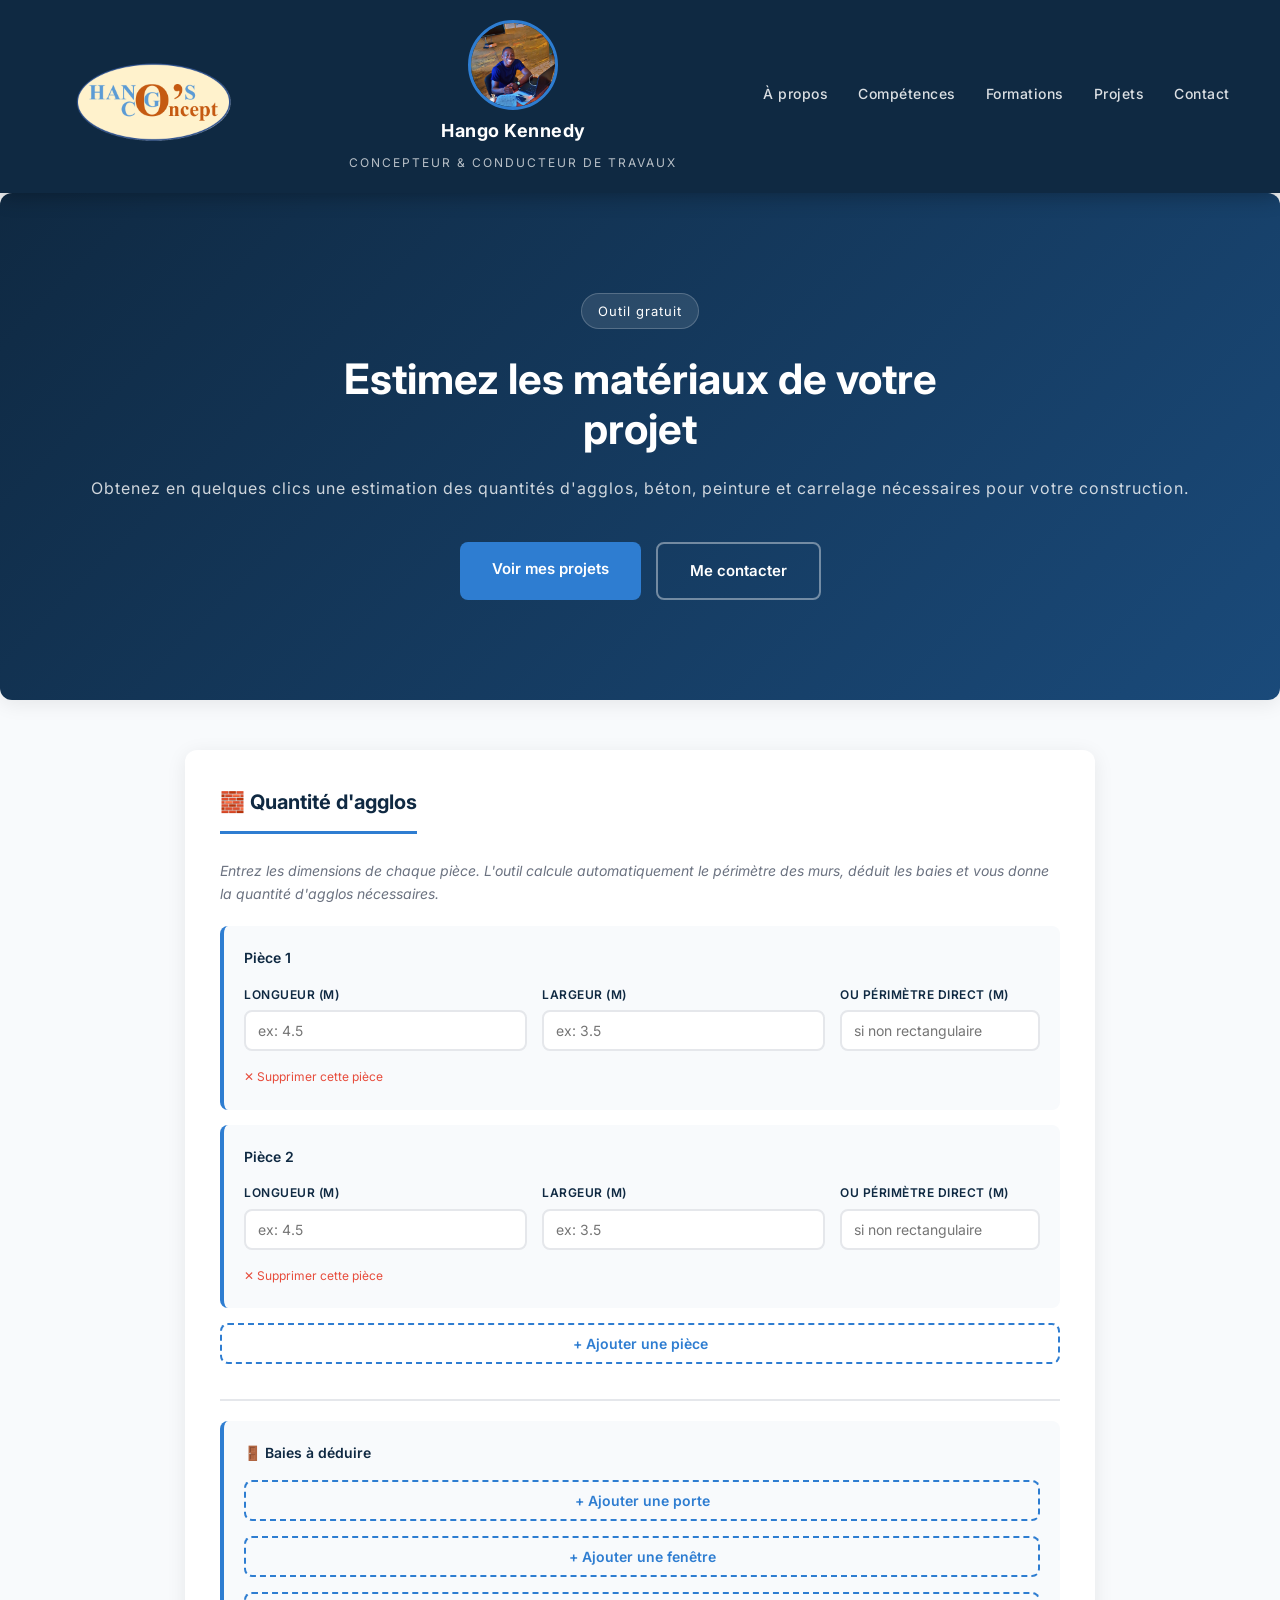
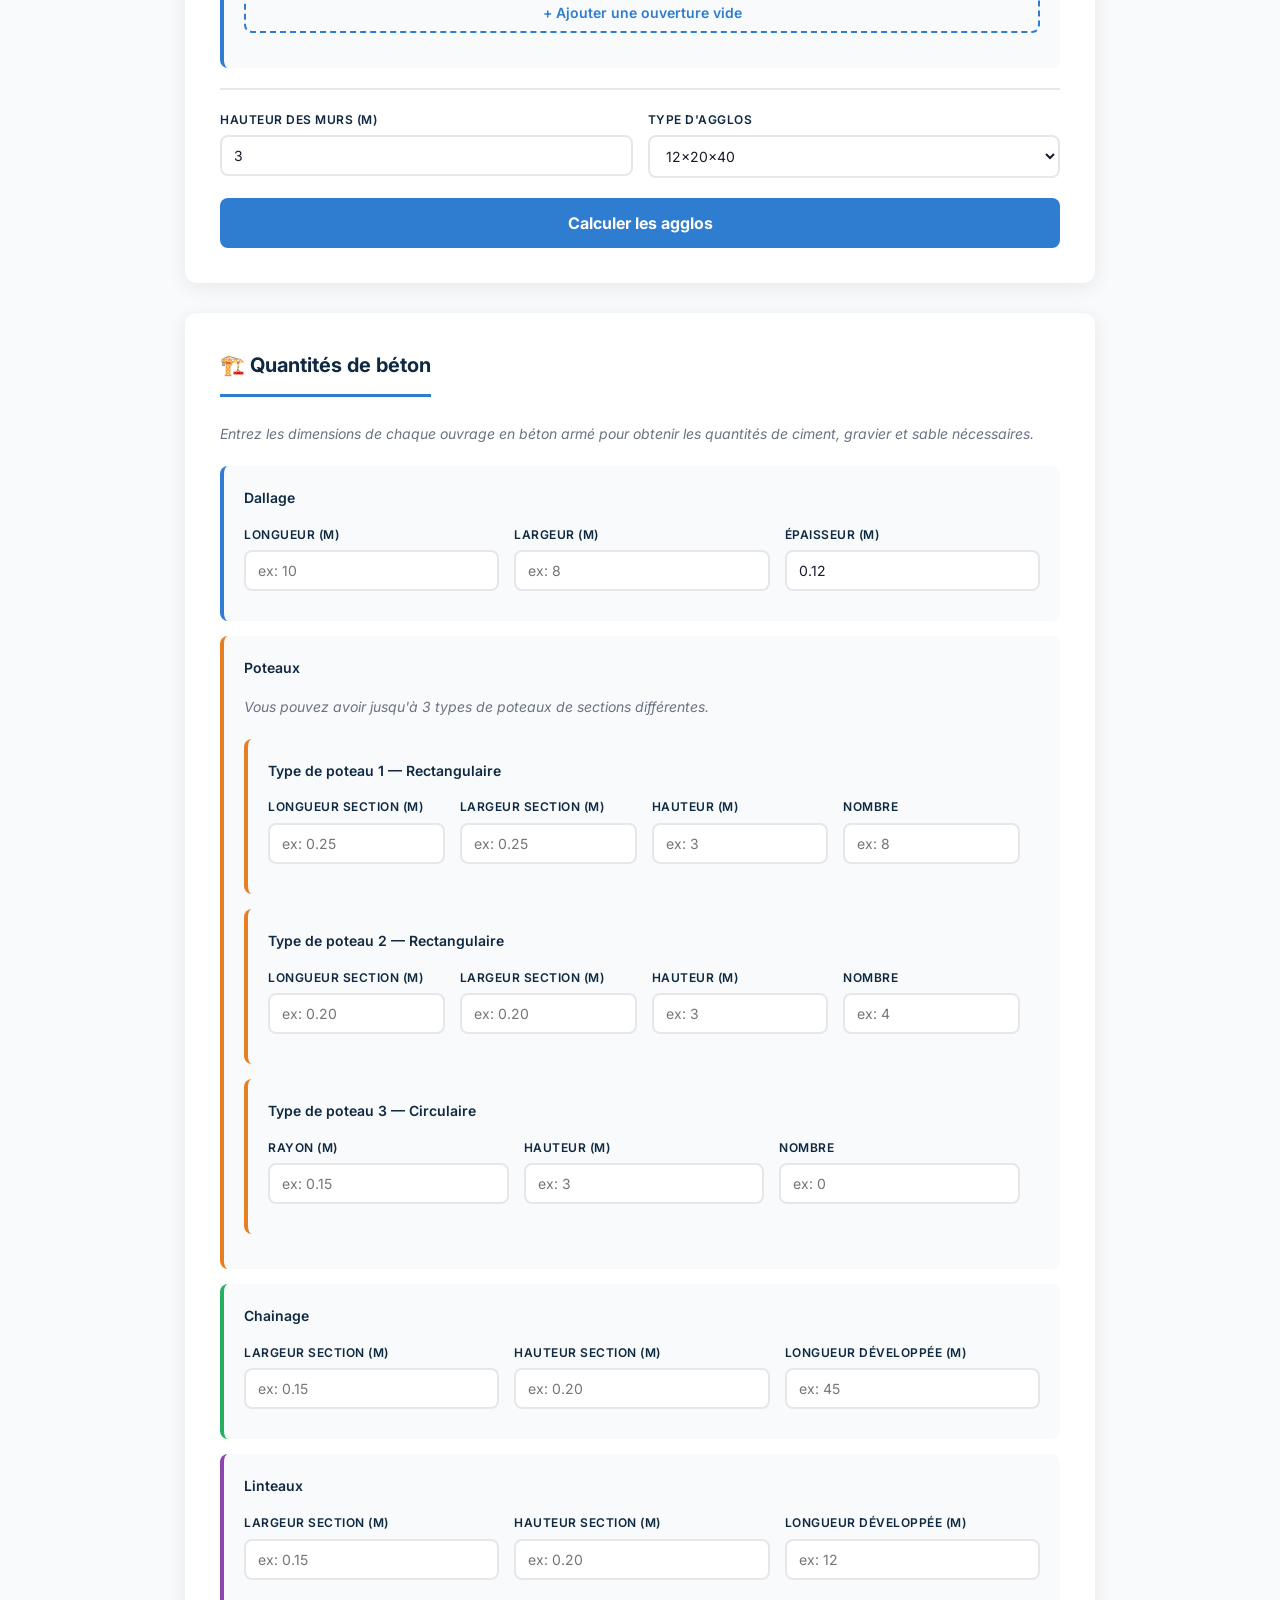
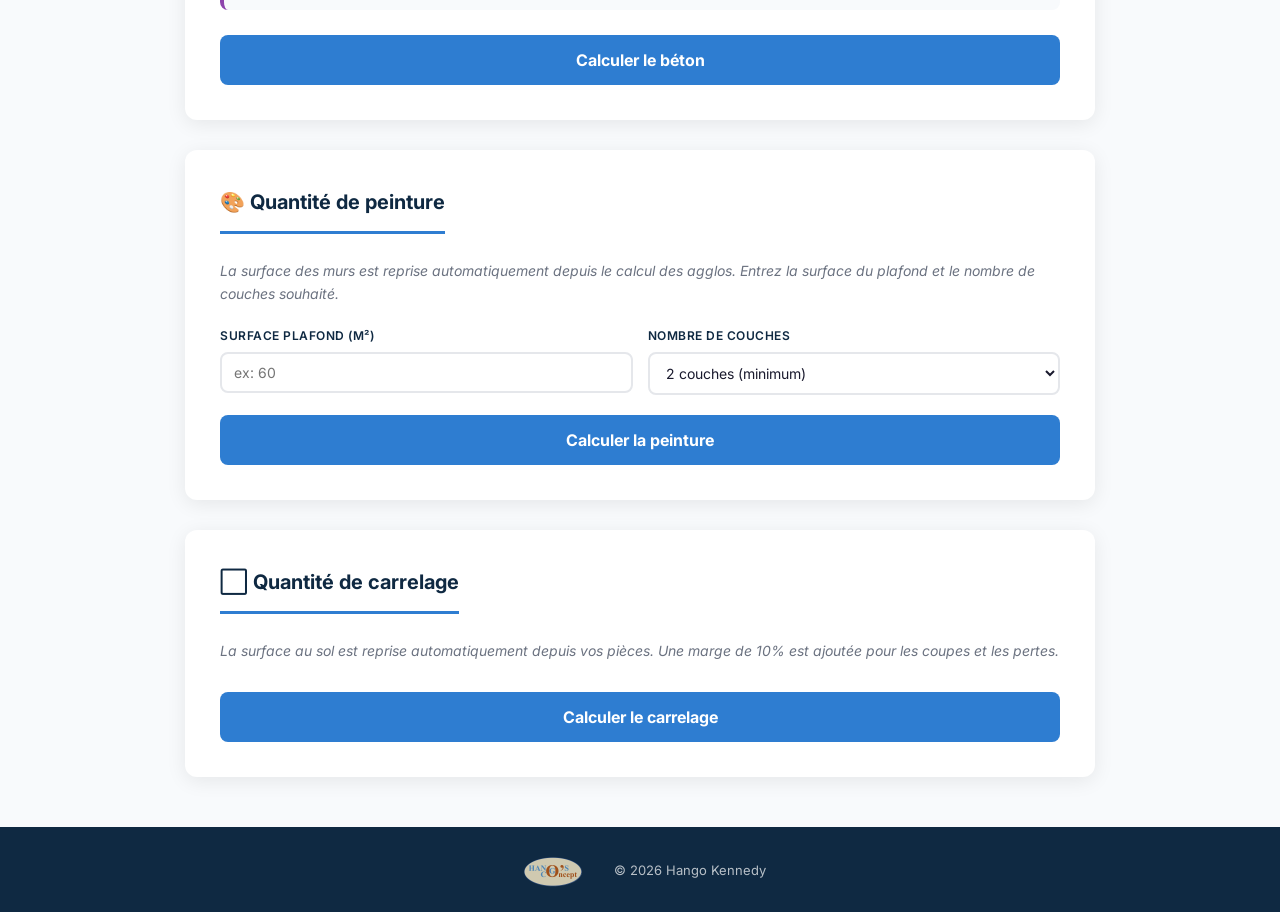
==== outils.html @ ce205594 "Module 4 - Outil de calcul matériaux" ====
<!DOCTYPE html>
<html lang="fr">
  <head>
    <meta charset="UTF-8" />
    <meta name="viewport" content="width=device-width, initial-scale=1.0" />
    <title>Outils de calcul — Hango Kennedy</title>
    <link rel="stylesheet" href="style.css" />
    <link href="https://fonts.googleapis.com/css2?family=Inter:wght@300;400;600;700&display=swap" rel="stylesheet" />
    <style>
      .outil-section {
        background-color: var(--blanc);
        border-radius: var(--radius);
        box-shadow: var(--ombre);
        padding: 35px;
        margin-bottom: 30px;
      }

      .outil-section h2 {
        font-size: 20px;
        font-weight: 700;
        color: var(--bleu-fonce);
        margin-bottom: 25px;
        padding-bottom: 12px;
        border-bottom: 3px solid var(--bleu-clair);
        display: inline-block;
      }

      .outil-intro {
        font-size: 14px;
        color: var(--texte-leger);
        margin-bottom: 20px;
        font-style: italic;
      }

      .piece-bloc {
        background-color: var(--gris-clair);
        border-radius: 8px;
        padding: 20px;
        margin-bottom: 15px;
        border-left: 4px solid var(--bleu-clair);
      }

      .piece-bloc h4 {
        font-size: 14px;
        font-weight: 600;
        color: var(--bleu-fonce);
        margin-bottom: 15px;
      }

      .input-row {
        display: flex;
        gap: 15px;
        flex-wrap: wrap;
        margin-bottom: 10px;
      }

      .input-groupe {
        display: flex;
        flex-direction: column;
        flex: 1;
        min-width: 120px;
      }

      .input-groupe label {
        font-size: 12px;
        font-weight: 600;
        color: var(--bleu-fonce);
        margin-bottom: 5px;
        text-transform: uppercase;
        letter-spacing: 0.5px;
      }

      .input-groupe input,
      .input-groupe select {
        padding: 10px 12px;
        border: 2px solid var(--gris);
        border-radius: 8px;
        font-size: 14px;
        font-family: 'Inter', Arial, sans-serif;
        color: var(--texte);
        background-color: var(--blanc);
        transition: border-color 0.2s;
        outline: none;
      }

      .input-groupe input:focus,
      .input-groupe select:focus {
        border-color: var(--bleu-clair);
      }

      .btn-ajouter {
        background-color: transparent;
        color: var(--bleu-clair);
        border: 2px dashed var(--bleu-clair);
        border-radius: 8px;
        padding: 10px 20px;
        font-size: 14px;
        font-weight: 600;
        cursor: pointer;
        width: 100%;
        margin-bottom: 15px;
        font-family: 'Inter', Arial, sans-serif;
        transition: all 0.2s;
      }

      .btn-ajouter:hover {
        background-color: var(--accent);
      }

      .btn-supprimer {
        background-color: transparent;
        color: #e74c3c;
        border: none;
        font-size: 12px;
        cursor: pointer;
        font-family: 'Inter', Arial, sans-serif;
        margin-top: 8px;
        padding: 0;
      }

      .btn-calculer {
        width: 100%;
        padding: 15px;
        background-color: var(--bleu-clair);
        color: var(--blanc);
        border: none;
        border-radius: 8px;
        font-size: 16px;
        font-weight: 700;
        cursor: pointer;
        font-family: 'Inter', Arial, sans-serif;
        transition: all 0.2s;
        margin-top: 10px;
      }

      .btn-calculer:hover {
        background-color: var(--bleu-moyen);
        transform: translateY(-2px);
      }

      .resultats {
        display: none;
        background: linear-gradient(135deg, var(--bleu-fonce), var(--bleu-moyen));
        color: var(--blanc);
        border-radius: var(--radius);
        padding: 30px;
        margin-top: 25px;
      }

      .resultats h3 {
        color: var(--blanc);
        font-size: 18px;
        margin-bottom: 20px;
        text-transform: none;
        letter-spacing: 0;
      }

      .resultat-grid {
        display: grid;
        grid-template-columns: repeat(auto-fit, minmax(180px, 1fr));
        gap: 15px;
        margin-bottom: 25px;
      }

      .resultat-carte {
        background-color: rgba(255,255,255,0.1);
        border-radius: 10px;
        padding: 18px;
        text-align: center;
      }

      .resultat-carte .valeur {
        font-size: 28px;
        font-weight: 700;
        color: var(--blanc);
        display: block;
      }

      .resultat-carte .unite {
        font-size: 13px;
        opacity: 0.8;
        display: block;
        margin-top: 4px;
      }

      .avertissement {
        background-color: rgba(255,255,255,0.1);
        border-radius: 8px;
        padding: 15px 20px;
        font-size: 13px;
        opacity: 0.9;
        margin-bottom: 20px;
        line-height: 1.6;
      }

      .btn-devis {
        display: block;
        text-align: center;
        background-color: var(--blanc);
        color: var(--bleu-fonce);
        padding: 14px 30px;
        border-radius: 8px;
        text-decoration: none;
        font-weight: 700;
        font-size: 15px;
        transition: all 0.2s;
      }

      .btn-devis:hover {
        transform: translateY(-2px);
        opacity: 0.9;
      }

      .separateur {
        border: none;
        border-top: 2px solid var(--gris);
        margin: 20px 0;
      }

      .poteau-bloc {
        background-color: var(--gris-clair);
        border-radius: 8px;
        padding: 20px;
        margin-bottom: 15px;
        border-left: 4px solid #e67e22;
      }

      @media (max-width: 768px) {
        .input-row { flex-direction: column; }
        .resultat-grid { grid-template-columns: 1fr 1fr; }
      }
    </style>
  </head>
  <body>

    <!-- HEADER -->
    <header>
      <div class="header-gauche">
        <img src="logo.png" alt="Logo Hango Kennedy" class="logo-header" />
      </div>
      <div class="header-centre">
        <img src="photo.jpg" alt="Photo de Hango Kennedy" class="photo-profil" />
        <p class="header-nom">Hango Kennedy</p>
        <p class="header-titre">Concepteur & Conducteur de Travaux</p>
      </div>
      <div class="header-droite">
        <nav>
          <a href="index.html#apropos">À propos</a>
          <a href="index.html#competences">Compétences</a>
          <a href="index.html#formations">Formations</a>
          <a href="index.html#projets">Projets</a>
          <a href="index.html#contact">Contact</a>
        </nav>
      </div>
    </header>

    <!-- HERO -->
    <section class="hero">
      <div class="hero-contenu">
        <p class="hero-tag">Outil gratuit</p>
        <h1>Estimez les matériaux de votre projet</h1>
        <p class="hero-description">Obtenez en quelques clics une estimation des quantités d'agglos, béton, peinture et carrelage nécessaires pour votre construction.</p>
        <div class="hero-boutons">
          <a href="index.html#projets" class="btn-principal">Voir mes projets</a>
          <a href="index.html#contact" class="btn-secondaire">Me contacter</a>
        </div>
      </div>
    </section>

    <main>

      <!-- AGGLOS -->
      <div class="outil-section">
        <h2>🧱 Quantité d'agglos</h2>
        <p class="outil-intro">Entrez les dimensions de chaque pièce. L'outil calcule automatiquement le périmètre des murs, déduit les baies et vous donne la quantité d'agglos nécessaires.</p>

        <div id="pieces-container"></div>
        <button class="btn-ajouter" onclick="ajouterPiece()">+ Ajouter une pièce</button>

        <hr class="separateur" />

        <div class="piece-bloc">
          <h4>🚪 Baies à déduire</h4>
          <div id="portes-container"></div>
          <button class="btn-ajouter" onclick="ajouterBaie('porte')">+ Ajouter une porte</button>
          <div id="fenetres-container"></div>
          <button class="btn-ajouter" onclick="ajouterBaie('fenetre')">+ Ajouter une fenêtre</button>
          <div id="vides-container"></div>
          <button class="btn-ajouter" onclick="ajouterBaie('vide')">+ Ajouter une ouverture vide</button>
        </div>

        <hr class="separateur" />

        <div class="input-row">
          <div class="input-groupe">
            <label>Hauteur des murs (m)</label>
            <input type="number" id="hauteur-murs" value="3" step="0.1" min="0" />
          </div>
          <div class="input-groupe">
            <label>Type d'agglos</label>
            <select id="type-agglos" onchange="updateChainage()">
              <option value="12">12x20x40</option>
              <option value="15">15x20x40</option>
            </select>
          </div>
        </div>

        <button class="btn-calculer" onclick="calculerAgglos()">Calculer les agglos</button>

        <div class="resultats" id="resultats-agglos">
          <h3>📊 Résultats — Agglos</h3>
          <div class="resultat-grid" id="grid-agglos"></div>
          <div class="avertissement">
            ⚠️ Ces quantités sont des estimations indicatives. Elles ne tiennent pas compte des pertes et des coupes. Pour un devis précis et complet, contactez-moi.
          </div>
          <a href="index.html#contact" class="btn-devis">📋 Demander un devis complet</a>
        </div>
      </div>

      <!-- BÉTON -->
      <div class="outil-section">
        <h2>🏗️ Quantités de béton</h2>
        <p class="outil-intro">Entrez les dimensions de chaque ouvrage en béton armé pour obtenir les quantités de ciment, gravier et sable nécessaires.</p>

        <!-- DALLAGE -->
        <div class="piece-bloc">
          <h4>Dallage</h4>
          <div class="input-row">
            <div class="input-groupe">
              <label>Longueur (m)</label>
              <input type="number" id="dalle-l" step="0.1" min="0" placeholder="ex: 10" />
            </div>
            <div class="input-groupe">
              <label>Largeur (m)</label>
              <input type="number" id="dalle-w" step="0.1" min="0" placeholder="ex: 8" />
            </div>
            <div class="input-groupe">
              <label>Épaisseur (m)</label>
              <input type="number" id="dalle-ep" step="0.01" min="0" value="0.12" />
            </div>
          </div>
        </div>

        <!-- POTEAUX -->
        <div class="piece-bloc" style="border-left-color: #e67e22;">
          <h4>Poteaux</h4>
          <p class="outil-intro">Vous pouvez avoir jusqu'à 3 types de poteaux de sections différentes.</p>

          <div class="poteau-bloc">
            <h4>Type de poteau 1 — Rectangulaire</h4>
            <div class="input-row">
              <div class="input-groupe">
                <label>Longueur section (m)</label>
                <input type="number" class="poteau-l" step="0.01" min="0" placeholder="ex: 0.25" />
              </div>
              <div class="input-groupe">
                <label>Largeur section (m)</label>
                <input type="number" class="poteau-w" step="0.01" min="0" placeholder="ex: 0.25" />
              </div>
              <div class="input-groupe">
                <label>Hauteur (m)</label>
                <input type="number" class="poteau-h" step="0.1" min="0" placeholder="ex: 3" />
              </div>
              <div class="input-groupe">
                <label>Nombre</label>
                <input type="number" class="poteau-n" step="1" min="0" placeholder="ex: 8" />
              </div>
            </div>
          </div>

          <div class="poteau-bloc">
            <h4>Type de poteau 2 — Rectangulaire</h4>
            <div class="input-row">
              <div class="input-groupe">
                <label>Longueur section (m)</label>
                <input type="number" class="poteau-l" step="0.01" min="0" placeholder="ex: 0.20" />
              </div>
              <div class="input-groupe">
                <label>Largeur section (m)</label>
                <input type="number" class="poteau-w" step="0.01" min="0" placeholder="ex: 0.20" />
              </div>
              <div class="input-groupe">
                <label>Hauteur (m)</label>
                <input type="number" class="poteau-h" step="0.1" min="0" placeholder="ex: 3" />
              </div>
              <div class="input-groupe">
                <label>Nombre</label>
                <input type="number" class="poteau-n" step="1" min="0" placeholder="ex: 4" />
              </div>
            </div>
          </div>

          <div class="poteau-bloc">
            <h4>Type de poteau 3 — Circulaire</h4>
            <div class="input-row">
              <div class="input-groupe">
                <label>Rayon (m)</label>
                <input type="number" id="poteau-circ-r" step="0.01" min="0" placeholder="ex: 0.15" />
              </div>
              <div class="input-groupe">
                <label>Hauteur (m)</label>
                <input type="number" id="poteau-circ-h" step="0.1" min="0" placeholder="ex: 3" />
              </div>
              <div class="input-groupe">
                <label>Nombre</label>
                <input type="number" id="poteau-circ-n" step="1" min="0" placeholder="ex: 0" />
              </div>
            </div>
          </div>
        </div>

        <!-- CHAINAGE -->
        <div class="piece-bloc" style="border-left-color: #27ae60;">
          <h4>Chainage</h4>
          <div class="input-row">
            <div class="input-groupe">
              <label>Largeur section (m)</label>
              <input type="number" id="chainage-w" step="0.01" min="0" placeholder="ex: 0.15" />
            </div>
            <div class="input-groupe">
              <label>Hauteur section (m)</label>
              <input type="number" id="chainage-h" step="0.01" min="0" placeholder="ex: 0.20" />
            </div>
            <div class="input-groupe">
              <label>Longueur développée (m)</label>
              <input type="number" id="chainage-ld" step="0.1" min="0" placeholder="ex: 45" />
            </div>
          </div>
        </div>

        <!-- LINTEAUX -->
        <div class="piece-bloc" style="border-left-color: #8e44ad;">
          <h4>Linteaux</h4>
          <div class="input-row">
            <div class="input-groupe">
              <label>Largeur section (m)</label>
              <input type="number" id="linteau-w" step="0.01" min="0" placeholder="ex: 0.15" />
            </div>
            <div class="input-groupe">
              <label>Hauteur section (m)</label>
              <input type="number" id="linteau-h" step="0.01" min="0" placeholder="ex: 0.20" />
            </div>
            <div class="input-groupe">
              <label>Longueur développée (m)</label>
              <input type="number" id="linteau-ld" step="0.1" min="0" placeholder="ex: 12" />
            </div>
          </div>
        </div>

        <button class="btn-calculer" onclick="calculerBeton()">Calculer le béton</button>

        <div class="resultats" id="resultats-beton">
          <h3>📊 Résultats — Béton armé</h3>
          <div class="resultat-grid" id="grid-beton"></div>
          <div class="avertissement">
            ⚠️ Ces quantités sont des estimations indicatives. Elles ne tiennent pas compte des pertes et des armatures. Pour un devis précis et complet, contactez-moi.
          </div>
          <a href="index.html#contact" class="btn-devis">📋 Demander un devis complet</a>
        </div>
      </div>

      <!-- PEINTURE -->
      <div class="outil-section">
        <h2>🎨 Quantité de peinture</h2>
        <p class="outil-intro">La surface des murs est reprise automatiquement depuis le calcul des agglos. Entrez la surface du plafond et le nombre de couches souhaité.</p>

        <div class="input-row">
          <div class="input-groupe">
            <label>Surface plafond (m²)</label>
            <input type="number" id="surface-plafond" step="0.1" min="0" placeholder="ex: 60" />
          </div>
          <div class="input-groupe">
            <label>Nombre de couches</label>
            <select id="nb-couches">
              <option value="2">2 couches (minimum)</option>
              <option value="3">3 couches</option>
            </select>
          </div>
        </div>

        <button class="btn-calculer" onclick="calculerPeinture()">Calculer la peinture</button>

        <div class="resultats" id="resultats-peinture">
          <h3>📊 Résultats — Peinture</h3>
          <div class="resultat-grid" id="grid-peinture"></div>
          <div class="avertissement">
            ⚠️ Ces quantités sont des estimations indicatives. La consommation réelle peut varier selon la qualité de la peinture et l'état des surfaces. Pour un devis précis, contactez-moi.
          </div>
          <a href="index.html#contact" class="btn-devis">📋 Demander un devis complet</a>
        </div>
      </div>

      <!-- CARRELAGE -->
      <div class="outil-section">
        <h2>⬜ Quantité de carrelage</h2>
        <p class="outil-intro">La surface au sol est reprise automatiquement depuis vos pièces. Une marge de 10% est ajoutée pour les coupes et les pertes.</p>

        <button class="btn-calculer" onclick="calculerCarrelage()">Calculer le carrelage</button>

        <div class="resultats" id="resultats-carrelage">
          <h3>📊 Résultats — Carrelage 40x40</h3>
          <div class="resultat-grid" id="grid-carrelage"></div>
          <div class="avertissement">
            ⚠️ Ces quantités incluent une marge de 10% pour les coupes et pertes. Pour un devis précis, contactez-moi.
          </div>
          <a href="index.html#contact" class="btn-devis">📋 Demander un devis complet</a>
        </div>
      </div>

    </main>

    <footer>
      <img src="logo.png" alt="Logo Hango Kennedy" class="logo-footer" />
      <p>© 2026 Hango Kennedy</p>
    </footer>

    <script>
      let pieceCount = 0;
      let porteCount = 0;
      let fenetreCount = 0;
      let videCount = 0;

      // ======= PIÈCES =======
      function ajouterPiece() {
        pieceCount++;
        const container = document.getElementById('pieces-container');
        const div = document.createElement('div');
        div.className = 'piece-bloc';
        div.id = 'piece-' + pieceCount;
        div.innerHTML = `
          <h4>Pièce ${pieceCount}</h4>
          <div class="input-row">
            <div class="input-groupe">
              <label>Longueur (m)</label>
              <input type="number" class="piece-l" step="0.1" min="0" placeholder="ex: 4.5" />
            </div>
            <div class="input-groupe">
              <label>Largeur (m)</label>
              <input type="number" class="piece-w" step="0.1" min="0" placeholder="ex: 3.5" />
            </div>
            <div class="input-groupe" style="max-width:200px">
              <label>OU Périmètre direct (m)</label>
              <input type="number" class="piece-p" step="0.1" min="0" placeholder="si non rectangulaire" />
            </div>
          </div>
          <button class="btn-supprimer" onclick="supprimerElement('piece-${pieceCount}')">✕ Supprimer cette pièce</button>
        `;
        container.appendChild(div);
      }

      // ======= BAIES =======
      function ajouterBaie(type) {
        let container, count, label, color;
        if (type === 'porte') {
          container = document.getElementById('portes-container');
          count = ++porteCount;
          label = '🚪 Porte';
          color = '#e74c3c';
        } else if (type === 'fenetre') {
          container = document.getElementById('fenetres-container');
          count = ++fenetreCount;
          label = '🪟 Fenêtre';
          color = '#3498db';
        } else {
          container = document.getElementById('vides-container');
          count = ++videCount;
          label = '⬜ Ouverture vide';
          color = '#95a5a6';
        }

        const id = type + '-' + count;
        const div = document.createElement('div');
        div.className = 'piece-bloc';
        div.id = id;
        div.style.borderLeftColor = color;
        div.innerHTML = `
          <h4>${label} ${count}</h4>
          <div class="input-row">
            <div class="input-groupe">
              <label>Largeur (m)</label>
              <input type="number" class="baie-l" step="0.01" min="0" placeholder="ex: 0.90" />
            </div>
            <div class="input-groupe">
              <label>Hauteur (m)</label>
              <input type="number" class="baie-h" step="0.01" min="0" placeholder="ex: 2.10" />
            </div>
            <div class="input-groupe">
              <label>Nombre</label>
              <input type="number" class="baie-n" step="1" min="0" value="1" />
            </div>
          </div>
          <button class="btn-supprimer" onclick="supprimerElement('${id}')">✕ Supprimer</button>
        `;
        container.appendChild(div);
      }

      function supprimerElement(id) {
        const el = document.getElementById(id);
        if (el) el.remove();
      }

      // ======= CALCUL AGGLOS =======
      function calculerAgglos() {
        let perimetreTotal = 0;
        let surfaceSol = 0;

        const pieces = document.querySelectorAll('#pieces-container .piece-bloc');
        pieces.forEach(piece => {
          const l = parseFloat(piece.querySelector('.piece-l').value) || 0;
          const w = parseFloat(piece.querySelector('.piece-w').value) || 0;
          const p = parseFloat(piece.querySelector('.piece-p').value) || 0;
          if (p > 0) {
            perimetreTotal += p;
          } else {
            perimetreTotal += 2 * (l + w);
          }
          surfaceSol += l * w;
        });

        const hauteur = parseFloat(document.getElementById('hauteur-murs').value) || 3;
        let surfaceMurs = perimetreTotal * hauteur;
        let surfaceBaiesPeinture = 0;

        // Portes et fenêtres — déduites des agglos ET de la peinture
        document.querySelectorAll('#portes-container .piece-bloc, #fenetres-container .piece-bloc').forEach(baie => {
          const bl = parseFloat(baie.querySelector('.baie-l').value) || 0;
          const bh = parseFloat(baie.querySelector('.baie-h').value) || 0;
          const bn = parseFloat(baie.querySelector('.baie-n').value) || 1;
          surfaceMurs -= bl * bh * bn;
          surfaceBaiesPeinture += bl * bh * bn;
        });

        // Ouvertures vides — déduites des agglos UNIQUEMENT
        document.querySelectorAll('#vides-container .piece-bloc').forEach(baie => {
          const bl = parseFloat(baie.querySelector('.baie-l').value) || 0;
          const bh = parseFloat(baie.querySelector('.baie-h').value) || 0;
          const bn = parseFloat(baie.querySelector('.baie-n').value) || 1;
          surfaceMurs -= bl * bh * bn;
        });

        if (surfaceMurs < 0) surfaceMurs = 0;

        const nbAgglos = Math.ceil(surfaceMurs * 13);

        // Stocker pour peinture et carrelage
        window.surfaceMursCalculee = surfaceMurs;
        window.surfaceBaiesPeintureCalculee = surfaceBaiesPeinture;
        window.surfaceSolCalculee = surfaceSol;

        const grid = document.getElementById('grid-agglos');
        grid.innerHTML = `
          <div class="resultat-carte">
            <span class="valeur">${surfaceMurs.toFixed(1)}</span>
            <span class="unite">m² de murs nets</span>
          </div>
          <div class="resultat-carte">
            <span class="valeur">${nbAgglos.toLocaleString()}</span>
            <span class="unite">agglos nécessaires</span>
          </div>
          <div class="resultat-carte">
            <span class="valeur">${surfaceSol.toFixed(1)}</span>
            <span class="unite">m² de surface au sol</span>
          </div>
        `;
        document.getElementById('resultats-agglos').style.display = 'block';
      }

      // ======= CALCUL BÉTON =======
      function calculerBeton() {
        let volumeTotal = 0;

        const dl = parseFloat(document.getElementById('dalle-l').value) || 0;
        const dw = parseFloat(document.getElementById('dalle-w').value) || 0;
        const dep = parseFloat(document.getElementById('dalle-ep').value) || 0;
        volumeTotal += dl * dw * dep;

        // Poteaux rectangulaires
        document.querySelectorAll('.poteau-bloc').forEach(bloc => {
          const pl = parseFloat(bloc.querySelector('.poteau-l') ? bloc.querySelector('.poteau-l').value : 0) || 0;
          const pw = parseFloat(bloc.querySelector('.poteau-w') ? bloc.querySelector('.poteau-w').value : 0) || 0;
          const ph = parseFloat(bloc.querySelector('.poteau-h') ? bloc.querySelector('.poteau-h').value : 0) || 0;
          const pn = parseFloat(bloc.querySelector('.poteau-n') ? bloc.querySelector('.poteau-n').value : 0) || 0;
          volumeTotal += pl * pw * ph * pn;
        });

        // Poteau circulaire
        const r = parseFloat(document.getElementById('poteau-circ-r').value) || 0;
        const hc = parseFloat(document.getElementById('poteau-circ-h').value) || 0;
        const nc = parseFloat(document.getElementById('poteau-circ-n').value) || 0;
        volumeTotal += Math.PI * r * r * hc * nc;

        // Chainage
        const cw = parseFloat(document.getElementById('chainage-w').value) || 0;
        const ch = parseFloat(document.getElementById('chainage-h').value) || 0;
        const cld = parseFloat(document.getElementById('chainage-ld').value) || 0;
        volumeTotal += cw * ch * cld;

        // Linteaux
        const lw = parseFloat(document.getElementById('linteau-w').value) || 0;
        const lh = parseFloat(document.getElementById('linteau-h').value) || 0;
        const lld = parseFloat(document.getElementById('linteau-ld').value) || 0;
        volumeTotal += lw * lh * lld;

        const nbSacs = Math.ceil(volumeTotal);
        const brouettesGravier = Math.ceil(volumeTotal * 2);
        const brouettesSable = Math.ceil(volumeTotal * 1);
        const m3Gravier = (brouettesGravier * 0.06).toFixed(2);
        const m3Sable = (brouettesSable * 0.06).toFixed(2);

        const grid = document.getElementById('grid-beton');
        grid.innerHTML = `
          <div class="resultat-carte">
            <span class="valeur">${volumeTotal.toFixed(2)}</span>
            <span class="unite">m³ de béton total</span>
          </div>
          <div class="resultat-carte">
            <span class="valeur">${nbSacs}</span>
            <span class="unite">sacs de ciment 50kg</span>
          </div>
          <div class="resultat-carte">
            <span class="valeur">${brouettesGravier}</span>
            <span class="unite">brouettes de gravier (${m3Gravier} m³)</span>
          </div>
          <div class="resultat-carte">
            <span class="valeur">${brouettesSable}</span>
            <span class="unite">brouettes de sable (${m3Sable} m³)</span>
          </div>
        `;
        document.getElementById('resultats-beton').style.display = 'block';
      }

      // ======= CALCUL PEINTURE =======
      function calculerPeinture() {
        const surfaceMurs = window.surfaceMursCalculee || 0;
        const surfaceBaies = window.surfaceBaiesPeintureCalculee || 0;
        const surfacePlafond = parseFloat(document.getElementById('surface-plafond').value) || 0;
        const couches = parseInt(document.getElementById('nb-couches').value) || 2;

        // Surface murs à peindre = murs nets + baies portes/fenêtres (cadres) x 2 faces
        const surfaceMursPeinture = (surfaceMurs + surfaceBaies) * 2;
        const surfaceTotale = (surfaceMursPeinture + surfacePlafond) * couches;
        const litres = Math.ceil(surfaceTotale / 10);
        const pots4L = Math.ceil(litres / 4);
        const pots10L = Math.ceil(litres / 10);

        const avertMurs = surfaceMurs === 0
          ? '<p style="color:rgba(255,255,255,0.8); font-size:13px; margin-bottom:15px;">⚠️ Calculez d\'abord les agglos pour obtenir la surface des murs automatiquement.</p>'
          : '';

        const grid = document.getElementById('grid-peinture');
        grid.innerHTML = `
          ${avertMurs}
          <div class="resultat-carte">
            <span class="valeur">${surfaceMursPeinture.toFixed(1)}</span>
            <span class="unite">m² de murs à peindre</span>
          </div>
          <div class="resultat-carte">
            <span class="valeur">${surfacePlafond.toFixed(1)}</span>
            <span class="unite">m² de plafond</span>
          </div>
          <div class="resultat-carte">
            <span class="valeur">${litres}</span>
            <span class="unite">litres (${couches} couches)</span>
          </div>
          <div class="resultat-carte">
            <span class="valeur">${pots4L}</span>
            <span class="unite">pots de 4L</span>
          </div>
          <div class="resultat-carte">
            <span class="valeur">${pots10L}</span>
            <span class="unite">pots de 10L</span>
          </div>
        `;
        document.getElementById('resultats-peinture').style.display = 'block';
      }

      // ======= CALCUL CARRELAGE =======
      function calculerCarrelage() {
        const surfaceSol = window.surfaceSolCalculee || 0;
        const surfaceAvecMarge = surfaceSol * 1.10;
        const nbPaquets = Math.ceil(surfaceAvecMarge / 1.44);
        const nbCarreaux = nbPaquets * 4;

        const avertSol = surfaceSol === 0
          ? '<p style="color:rgba(255,255,255,0.8); font-size:13px; margin-bottom:15px;">⚠️ Calculez d\'abord les agglos pour obtenir la surface au sol automatiquement.</p>'
          : '';

        const grid = document.getElementById('grid-carrelage');
        grid.innerHTML = `
          ${avertSol}
          <div class="resultat-carte">
            <span class="valeur">${surfaceSol.toFixed(1)}</span>
            <span class="unite">m² de surface au sol</span>
          </div>
          <div class="resultat-carte">
            <span class="valeur">${surfaceAvecMarge.toFixed(1)}</span>
            <span class="unite">m² avec marge 10%</span>
          </div>
          <div class="resultat-carte">
            <span class="valeur">${nbPaquets}</span>
            <span class="unite">paquets de carreaux 40x40</span>
          </div>
          <div class="resultat-carte">
            <span class="valeur">${nbCarreaux}</span>
            <span class="unite">carreaux au total</span>
          </div>
        `;
        document.getElementById('resultats-carrelage').style.display = 'block';
      }

      window.onload = function() {
        ajouterPiece();
        ajouterPiece();
      };
    </script>

  </body>
</html>
---- style.css ----
/* ======= VARIABLES & BASE ======= */
:root {
  --bleu-fonce: #0f2942;
  --bleu-moyen: #1a4a7a;
  --bleu-clair: #2e7dd1;
  --accent: #e8f4fd;
  --texte: #1a1a2e;
  --texte-leger: #6b7280;
  --blanc: #ffffff;
  --gris-clair: #f8fafc;
  --gris: #e5e7eb;
  --radius: 12px;
  --ombre: 0 4px 20px rgba(0,0,0,0.08);
}

* {
  box-sizing: border-box;
  margin: 0;
  padding: 0;
}

body {
  font-family: 'Inter', Arial, sans-serif;
  background-color: var(--gris-clair);
  color: var(--texte);
  line-height: 1.7;
}

/* ======= HEADER ======= */
header {
  background-color: var(--bleu-fonce);
  color: var(--blanc);
  display: flex;
  align-items: center;
  justify-content: space-between;
  padding: 20px 50px;
  min-height: 160px;
  position: sticky;
  top: 0;
  z-index: 100;
  box-shadow: 0 2px 20px rgba(0,0,0,0.3);
}

.header-gauche {
  display: flex;
  align-items: center;
}

.logo-header {
  height: 120px;
  width: auto;
}

.header-centre {
  display: flex;
  flex-direction: column;
  align-items: center;
  gap: 6px;
}

.photo-profil {
  width: 90px;
  height: 90px;
  border-radius: 50%;
  object-fit: cover;
  border: 3px solid var(--bleu-clair);
}

.header-nom {
  font-size: 18px;
  font-weight: 700;
  letter-spacing: 0.5px;
}

.header-titre {
  font-size: 12px;
  opacity: 0.7;
  letter-spacing: 2px;
  text-transform: uppercase;
}

.header-droite {
  display: flex;
  align-items: flex-end;
}

/* ======= NAVIGATION ======= */
nav {
  display: flex;
  gap: 30px;
}

nav a {
  color: rgba(255,255,255,0.85);
  text-decoration: none;
  font-size: 14px;
  font-weight: 500;
  letter-spacing: 0.5px;
  padding-bottom: 4px;
  border-bottom: 2px solid transparent;
  transition: all 0.2s;
}

nav a:hover {
  color: var(--blanc);
  border-bottom-color: var(--bleu-clair);
}

/* ======= HERO ======= */
.hero {
  background: linear-gradient(135deg, var(--bleu-fonce) 0%, var(--bleu-moyen) 100%);
  color: var(--blanc);
  padding: 100px 50px;
  text-align: center;
}

.hero-tag {
  display: inline-block;
  background-color: rgba(255,255,255,0.1);
  border: 1px solid rgba(255,255,255,0.2);
  padding: 6px 16px;
  border-radius: 20px;
  font-size: 13px;
  letter-spacing: 1px;
  margin-bottom: 25px;
}

.hero h1 {
  font-size: 42px;
  font-weight: 700;
  line-height: 1.2;
  margin-bottom: 20px;
  max-width: 700px;
  margin-left: auto;
  margin-right: auto;
}

.hero-description {
  font-size: 16px;
  opacity: 0.8;
  margin-bottom: 40px;
  letter-spacing: 1px;
}

.hero-boutons {
  display: flex;
  gap: 15px;
  justify-content: center;
  flex-wrap: wrap;
}

.btn-principal {
  background-color: var(--bleu-clair);
  color: var(--blanc);
  padding: 14px 32px;
  border-radius: 8px;
  text-decoration: none;
  font-weight: 600;
  font-size: 15px;
  transition: all 0.2s;
}

.btn-principal:hover {
  background-color: #2569b8;
  transform: translateY(-2px);
}

.btn-secondaire {
  background-color: transparent;
  color: var(--blanc);
  padding: 14px 32px;
  border-radius: 8px;
  text-decoration: none;
  font-weight: 600;
  font-size: 15px;
  border: 2px solid rgba(255,255,255,0.4);
  transition: all 0.2s;
}

.btn-secondaire:hover {
  border-color: var(--blanc);
  transform: translateY(-2px);
}

/* ======= CONTENU PRINCIPAL ======= */
main {
  max-width: 960px;
  margin: 50px auto;
  padding: 0 25px;
}

section {
  background-color: var(--blanc);
  padding: 40px;
  margin-bottom: 25px;
  border-radius: var(--radius);
  box-shadow: var(--ombre);
}

section h2 {
  font-size: 22px;
  font-weight: 700;
  color: var(--bleu-fonce);
  margin-bottom: 25px;
  padding-bottom: 12px;
  border-bottom: 3px solid var(--bleu-clair);
  display: inline-block;
}

/* ======= COMPÉTENCES ======= */
.competences-grid {
  display: flex;
  gap: 50px;
}

.competences-grid div {
  flex: 1;
}

h3 {
  color: var(--bleu-moyen);
  font-size: 15px;
  font-weight: 600;
  margin-bottom: 15px;
  text-transform: uppercase;
  letter-spacing: 1px;
}

ul {
  padding-left: 20px;
}

ul li {
  margin-bottom: 8px;
  color: var(--texte-leger);
}

.competence-item {
  margin-bottom: 14px;
}

.competence-item span {
  display: block;
  margin-bottom: 5px;
  font-size: 14px;
  font-weight: 500;
}

.barre-fond {
  background-color: var(--gris);
  border-radius: 10px;
  height: 8px;
}

.barre-niveau {
  background: linear-gradient(90deg, var(--bleu-clair), var(--bleu-moyen));
  height: 8px;
  border-radius: 10px;
}

/* ======= FORMATIONS ======= */
.formations-grid {
  display: flex;
  gap: 25px;
}

.formation-carte {
  flex: 1;
  background-color: var(--gris-clair);
  border-radius: var(--radius);
  padding: 30px;
  text-align: center;
  border-top: 4px solid var(--bleu-clair);
}

.formation-icone {
  font-size: 38px;
  margin-bottom: 12px;
}

.formation-carte h3 {
  color: var(--bleu-fonce);
  margin-bottom: 12px;
  text-transform: none;
  letter-spacing: 0;
  font-size: 16px;
}

.formation-carte ul {
  text-align: left;
  display: inline-block;
}

.formation-carte li {
  color: var(--texte-leger);
}

/* ======= PROJETS ======= */
#projets {
  background-color: var(--blanc);
}

.categorie {
  margin-bottom: 12px;
  border-radius: 10px;
  overflow: hidden;
  border: 1px solid var(--gris);
}

.categorie-header {
  background-color: var(--bleu-fonce);
  color: var(--blanc);
  padding: 16px 22px;
  display: flex;
  justify-content: space-between;
  align-items: center;
  cursor: pointer;
  font-weight: 600;
  font-size: 15px;
  transition: background-color 0.2s;
}

.categorie-header:hover {
  background-color: var(--bleu-moyen);
}

.toggle-icon {
  font-size: 22px;
  font-weight: 300;
}

.categorie-contenu {
  display: none;
  padding: 20px;
  background-color: var(--gris-clair);
}

.projets-grid {
  display: grid;
  grid-template-columns: 1fr 1fr;
  gap: 20px;
}

.carte {
  background-color: var(--blanc);
  border-radius: 10px;
  overflow: hidden;
  box-shadow: var(--ombre);
  transition: transform 0.2s;
}

.carte:hover {
  transform: translateY(-4px);
}

.carte img {
  width: 100%;
  height: 190px;
  object-fit: cover;
}

.carte iframe {
  width: 100%;
  height: 190px;
  display: block;
}

.carte-contenu {
  padding: 18px;
}

.tag {
  background-color: var(--accent);
  color: var(--bleu-clair);
  padding: 3px 10px;
  border-radius: 20px;
  font-size: 11px;
  font-weight: 600;
  letter-spacing: 0.5px;
}

.carte h3 {
  margin-top: 10px;
  margin-bottom: 6px;
  font-size: 15px;
  color: var(--bleu-fonce);
  text-transform: none;
  letter-spacing: 0;
}

.carte p {
  color: var(--texte-leger);
  font-size: 13px;
  margin-bottom: 10px;
}

.btn-voir {
  display: inline-block;
  margin-top: 8px;
  background-color: var(--bleu-clair);
  color: var(--blanc);
  padding: 6px 14px;
  border-radius: 6px;
  text-decoration: none;
  font-size: 12px;
  font-weight: 600;
  transition: background-color 0.2s;
}

.btn-voir:hover {
  background-color: var(--bleu-moyen);
}

/* ======= CONTACT ======= */
#contact a {
  color: var(--bleu-clair);
  text-decoration: none;
  font-weight: 500;
}

#contact a:hover {
  text-decoration: underline;
}

#contact p {
  margin-bottom: 12px;
  font-size: 15px;
}

/* ======= FOOTER ======= */
footer {
  background-color: var(--bleu-fonce);
  color: rgba(255,255,255,0.7);
  display: flex;
  align-items: center;
  justify-content: center;
  gap: 20px;
  padding: 20px 40px;
  min-height: 80px;
}

.logo-footer {
  height: 45px;
  width: auto;
  opacity: 0.8;
}

footer p {
  font-size: 13px;
}

/* ======= RESPONSIVE MOBILE ======= */
@media (max-width: 768px) {

  header {
    flex-direction: column;
    padding: 20px;
    min-height: auto;
    gap: 15px;
    position: relative;
  }

  .logo-header {
    height: 70px;
  }

  .header-centre {
    order: -1;
  }

  nav {
    flex-wrap: wrap;
    justify-content: center;
    gap: 12px;
  }

  .hero {
    padding: 60px 25px;
  }

  .hero h1 {
    font-size: 28px;
  }

  main {
    margin: 25px auto;
    padding: 0 15px;
  }

  section {
    padding: 25px 20px;
  }

  .competences-grid {
    flex-direction: column;
    gap: 20px;
  }

  .formations-grid {
    flex-direction: column;
  }

  .projets-grid {
    grid-template-columns: 1fr;
  }

  footer {
    flex-direction: column;
    gap: 10px;
    text-align: center;
  }

}

/* ======= FORMULAIRE CONTACT ======= */
.contact-grid {
  display: flex;
  gap: 50px;
  align-items: flex-start;
}

.contact-infos {
  min-width: 220px;
}

.contact-infos p {
  margin-bottom: 12px;
  font-size: 15px;
}

.contact-form {
  flex: 1;
}

.form-groupe {
  margin-bottom: 18px;
}

.form-groupe label {
  display: block;
  font-size: 13px;
  font-weight: 600;
  color: var(--bleu-fonce);
  margin-bottom: 6px;
  letter-spacing: 0.5px;
  text-transform: uppercase;
}

.form-groupe input,
.form-groupe textarea {
  width: 100%;
  padding: 12px 15px;
  border: 2px solid var(--gris);
  border-radius: 8px;
  font-size: 14px;
  font-family: 'Inter', Arial, sans-serif;
  color: var(--texte);
  background-color: var(--gris-clair);
  transition: border-color 0.2s;
  outline: none;
}

.form-groupe input:focus,
.form-groupe textarea:focus {
  border-color: var(--bleu-clair);
  background-color: var(--blanc);
}

.form-groupe textarea {
  resize: vertical;
}

.btn-envoyer {
  width: 100%;
  padding: 14px;
  background-color: var(--bleu-clair);
  color: var(--blanc);
  border: none;
  border-radius: 8px;
  font-size: 15px;
  font-weight: 600;
  cursor: pointer;
  transition: all 0.2s;
  font-family: 'Inter', Arial, sans-serif;
}

.btn-envoyer:hover {
  background-color: var(--bleu-moyen);
  transform: translateY(-2px);
}

/* Responsive contact */
@media (max-width: 768px) {
  .contact-grid {
    flex-direction: column;
    gap: 30px;
  }
}

/* ======= HERO OUTILS ======= */
.hero-outils {
  margin-top: 40px;
  padding-top: 30px;
  border-top: 1px solid rgba(255,255,255,0.2);
}

.btn-outils {
  display: inline-block;
  background-color: rgba(255,255,255,0.15);
  color: var(--blanc);
  border: 2px solid rgba(255,255,255,0.4);
  padding: 14px 32px;
  border-radius: 8px;
  text-decoration: none;
  font-weight: 600;
  font-size: 15px;
  transition: all 0.2s;
  margin-bottom: 12px;
}

.btn-outils:hover {
  background-color: rgba(255,255,255,0.25);
  transform: translateY(-2px);
}

.hero-outils-desc {
  font-size: 13px;
  opacity: 0.7;
  margin-top: 8px;
}
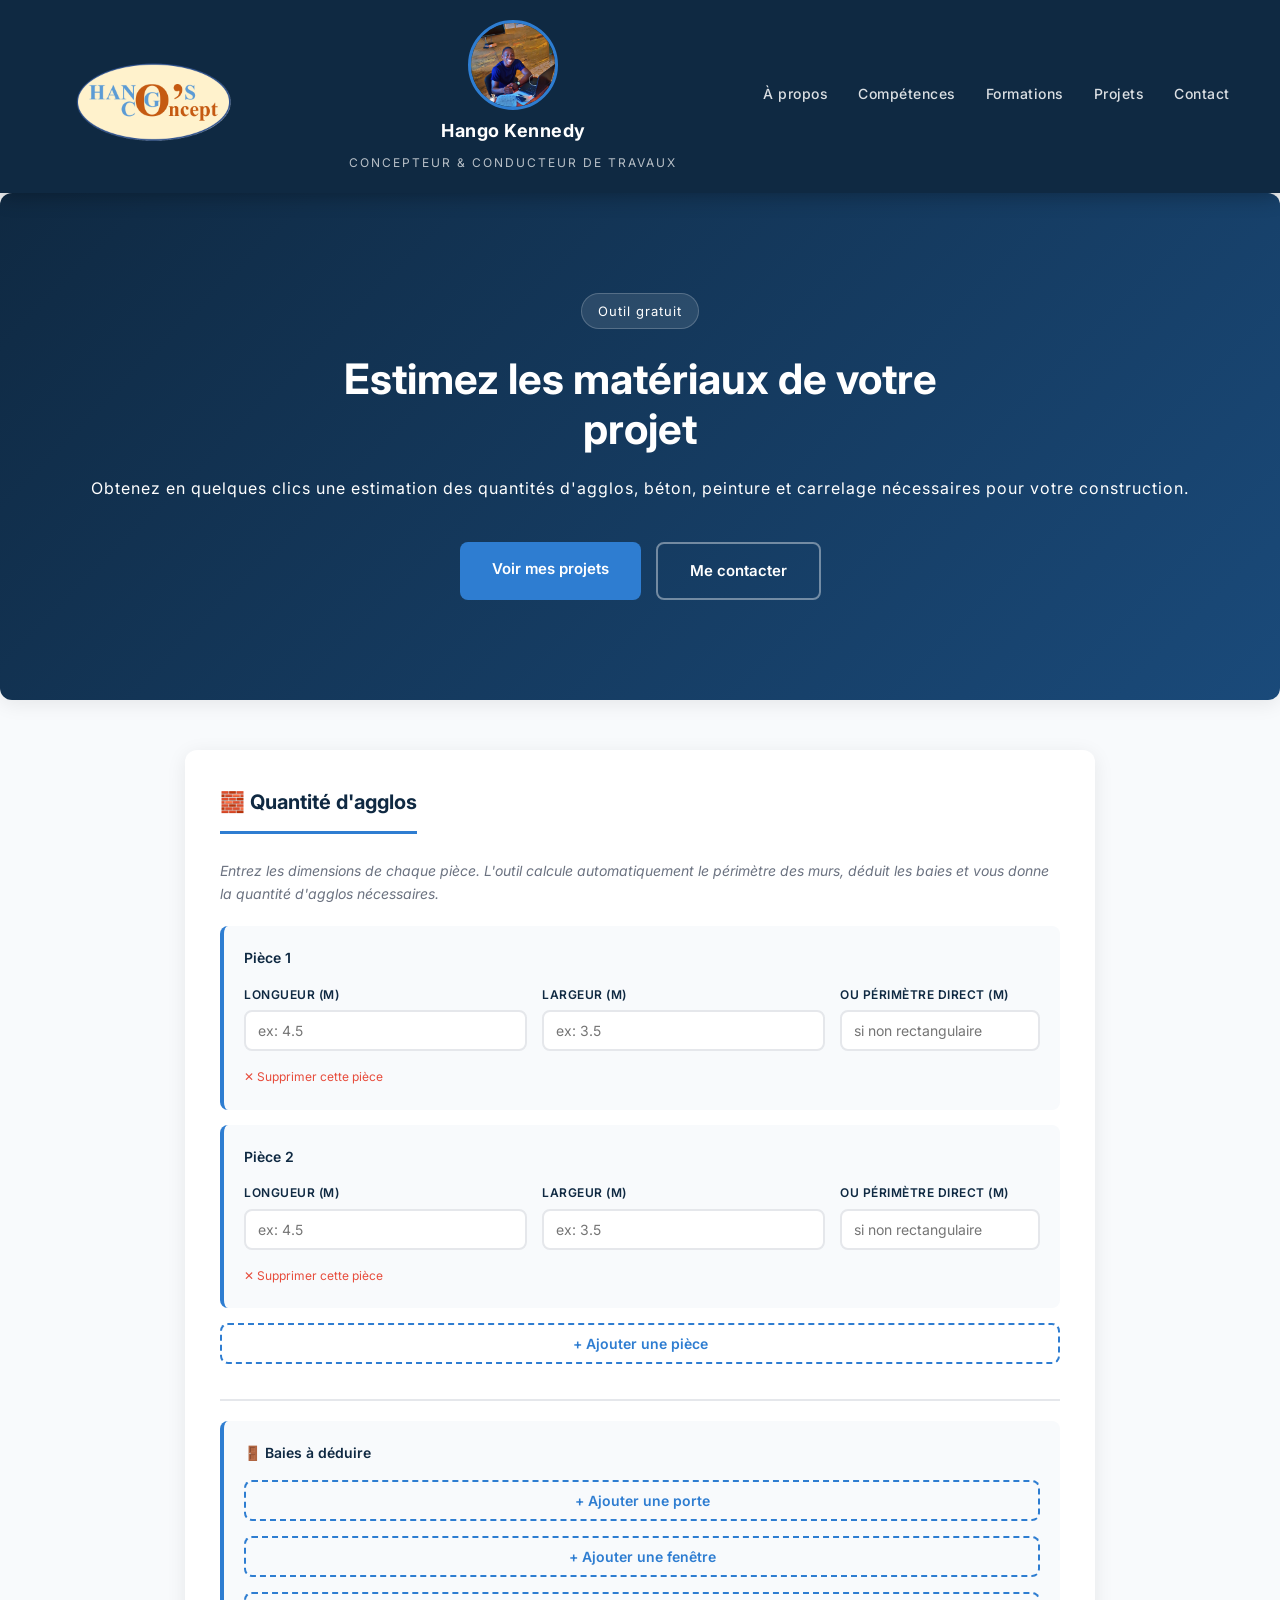
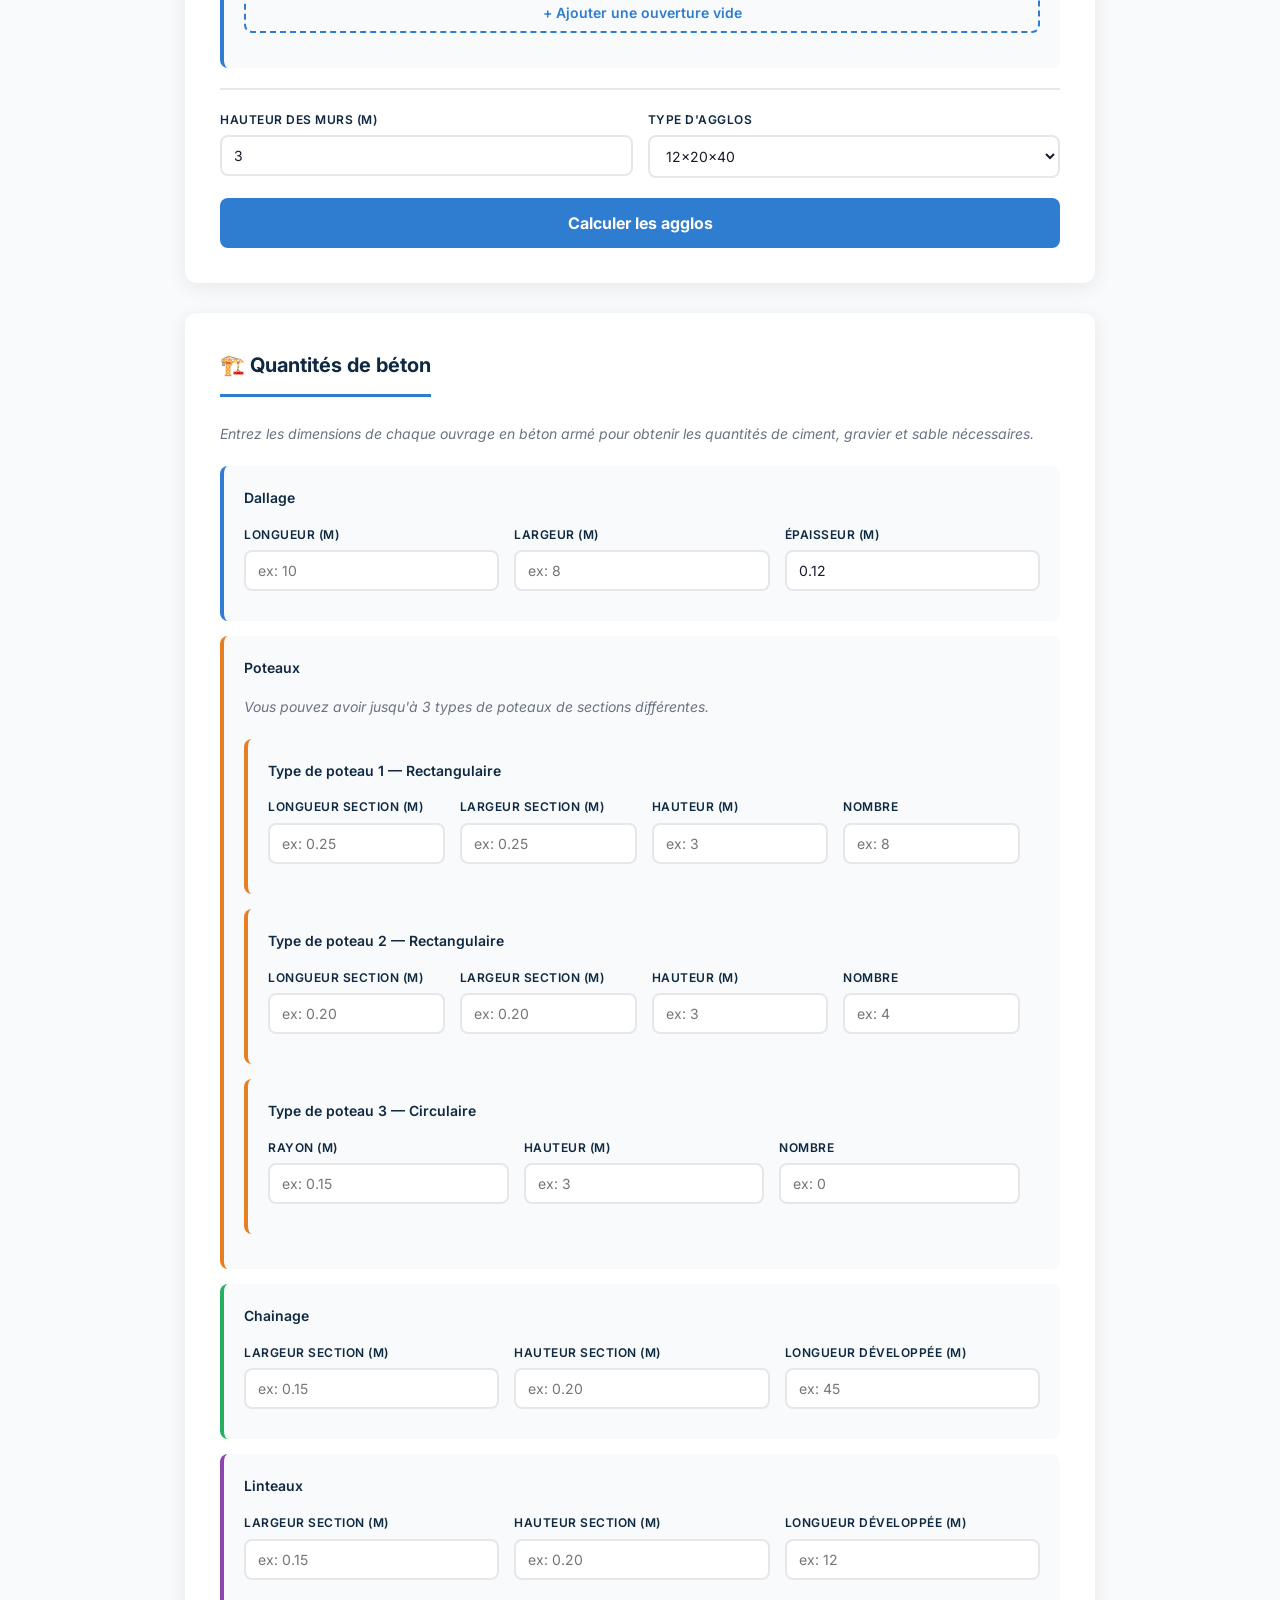
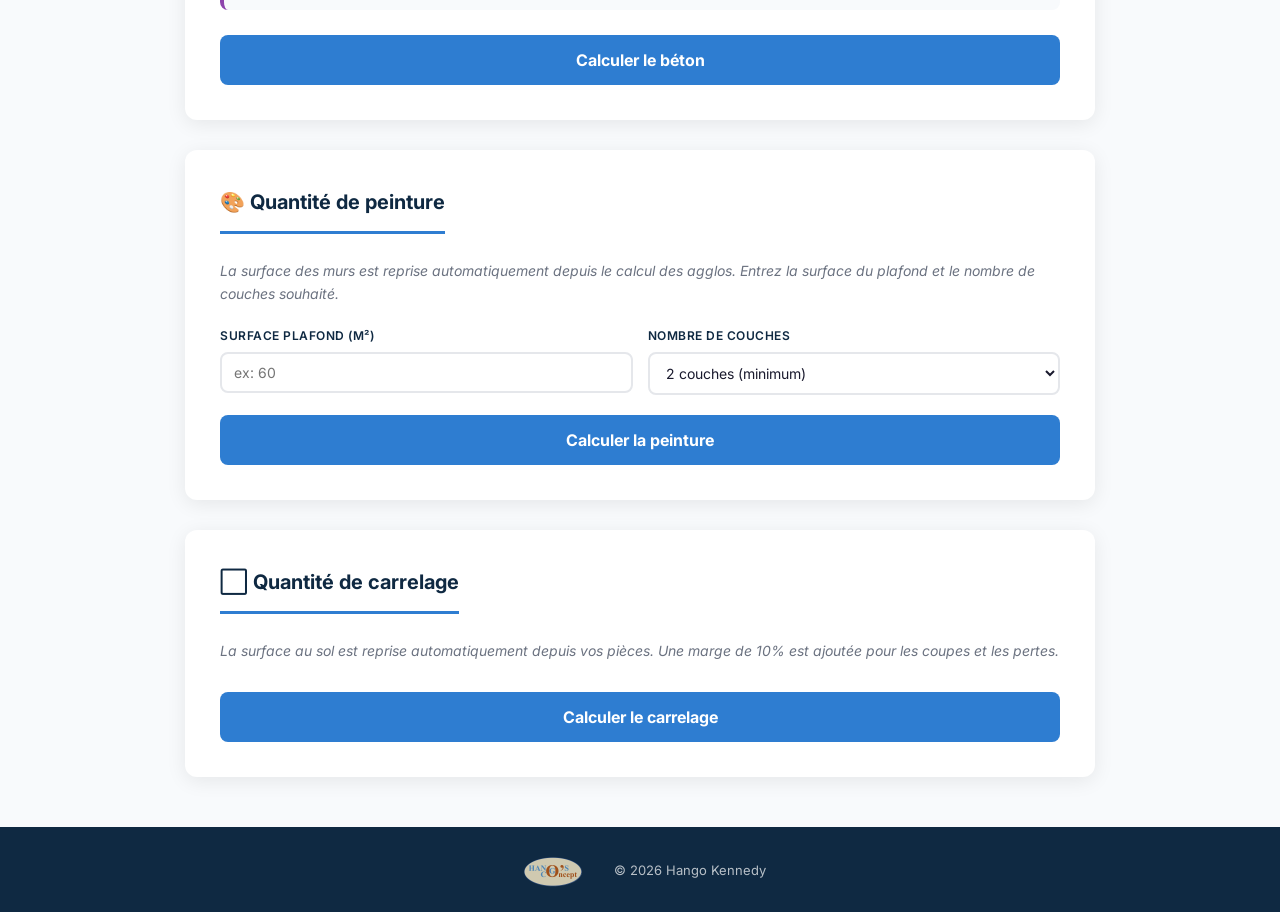
==== commit 20f59eff: "Ajout Google Analytics" ====
--- a/outils.html
+++ b/outils.html
@@ -1,5 +1,13 @@
 <!DOCTYPE html>
 <html lang="fr">
+  <!-- Google Analytics -->
+<script async src="https://www.googletagmanager.com/gtag/js?id=G-R582NB30T5"></script>
+<script>
+  window.dataLayer = window.dataLayer || [];
+  function gtag(){dataLayer.push(arguments);}
+  gtag('js', new Date());
+  gtag('config', 'G-R582NB30T5');
+</script>
   <head>
     <meta charset="UTF-8" />
     <meta name="viewport" content="width=device-width, initial-scale=1.0" />
--- a/style.css
+++ b/style.css
@@ -627,4 +627,58 @@
   font-size: 13px;
   opacity: 0.7;
   margin-top: 8px;
+}
+
+/* ======= ANIMATIONS AU SCROLL ======= */
+.apparaitre {
+  opacity: 0;
+  transform: translateY(30px);
+  transition: opacity 0.6s ease, transform 0.6s ease;
+}
+
+.apparaitre.visible {
+  opacity: 1;
+  transform: translateY(0);
+}
+
+/* ======= BOUTON RETOUR EN HAUT ======= */
+.btn-top {
+  position: fixed;
+  bottom: 30px;
+  right: 30px;
+  background-color: var(--bleu-clair);
+  color: var(--blanc);
+  border: none;
+  border-radius: 50%;
+  width: 48px;
+  height: 48px;
+  font-size: 20px;
+  cursor: pointer;
+  box-shadow: 0 4px 15px rgba(0,0,0,0.2);
+  opacity: 0;
+  transform: translateY(20px);
+  transition: all 0.3s ease;
+  z-index: 999;
+}
+
+.btn-top.visible {
+  opacity: 1;
+  transform: translateY(0);
+}
+
+.btn-top:hover {
+  background-color: var(--bleu-moyen);
+  transform: translateY(-3px);
+}
+
+/* ======= NAV LIEN ACTIF ======= */
+nav a.actif {
+  color: var(--blanc);
+  border-bottom-color: var(--bleu-clair);
+}
+
+/* Hero toujours visible — pas d'animation */
+.hero * {
+  opacity: 1 !important;
+  transform: none !important;
 }
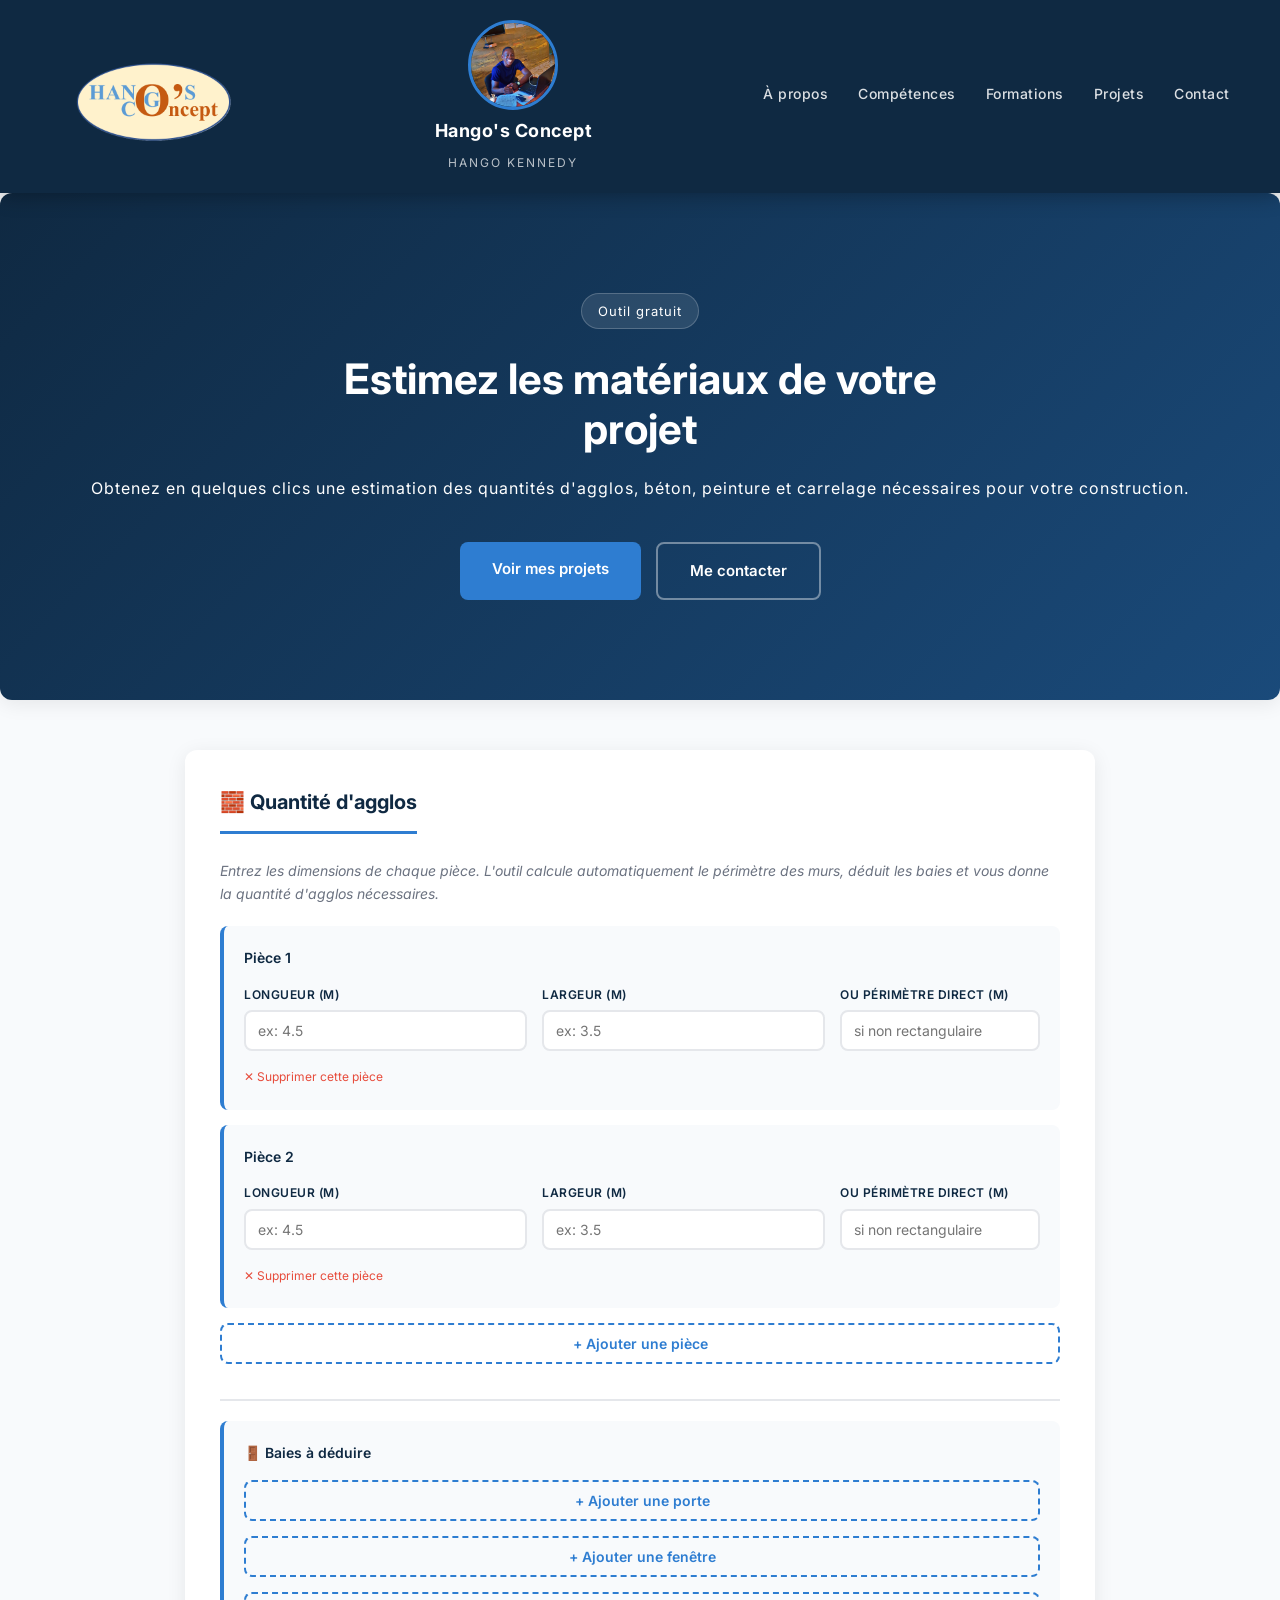
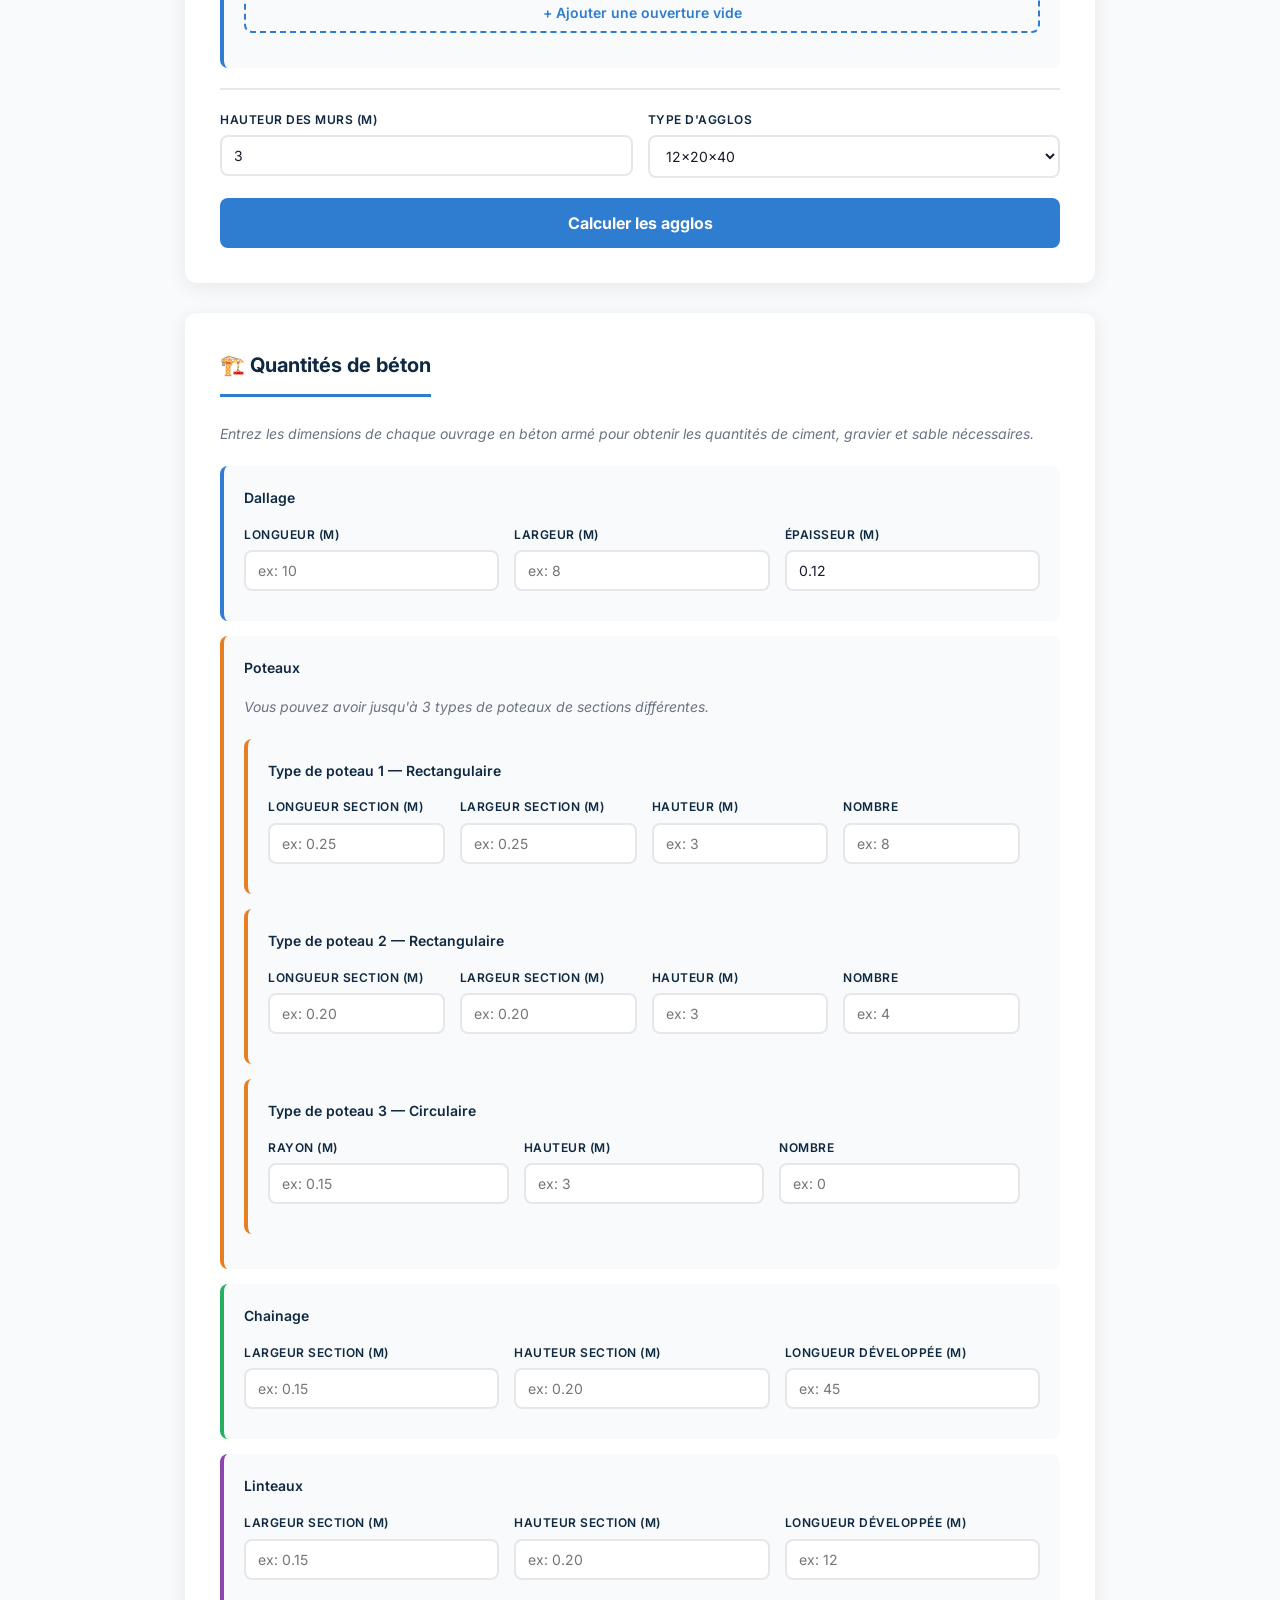
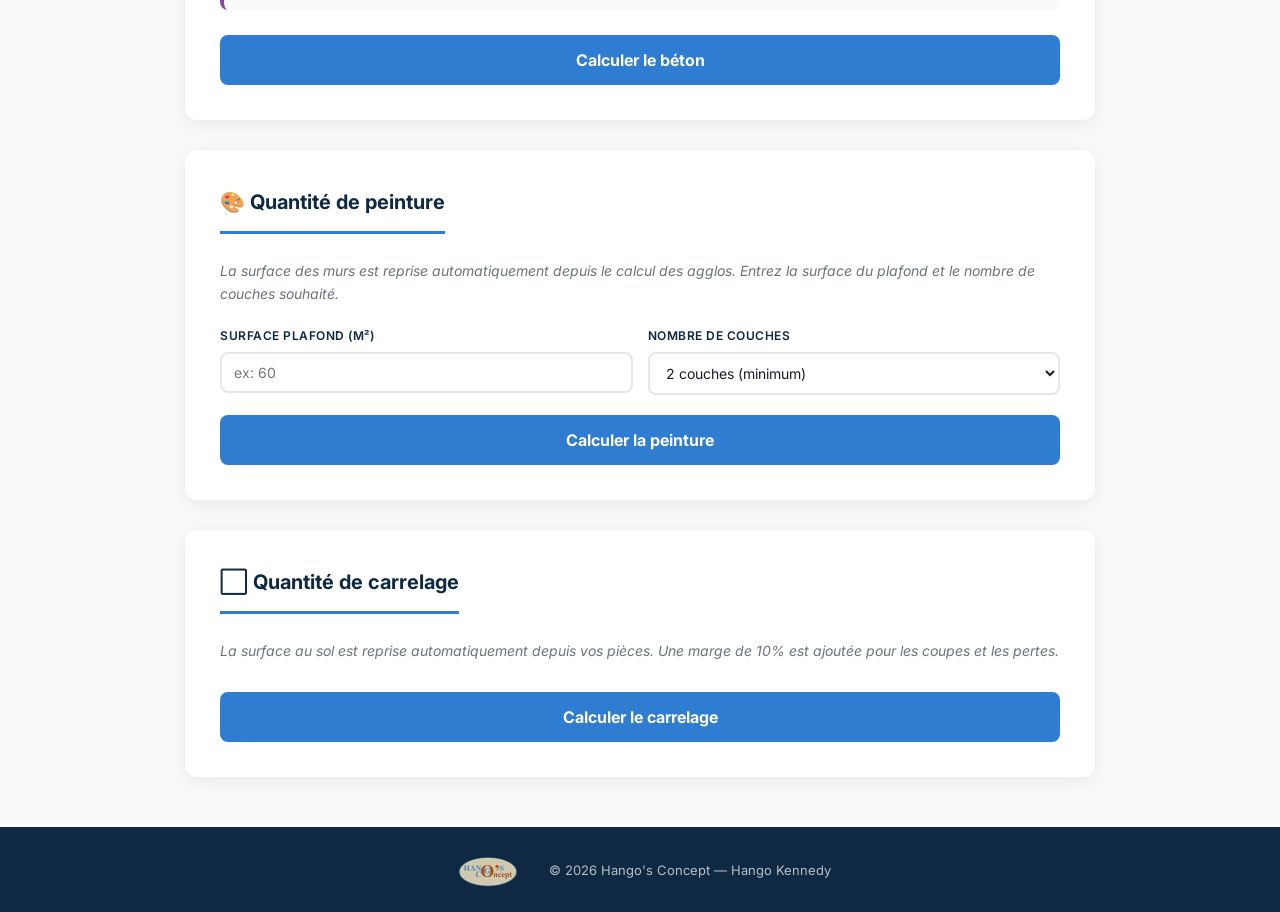
==== commit e57ee459: "Corrections structure HTML, Analytics et renommage Hango's Concept" ====
--- a/outils.html
+++ b/outils.html
@@ -1,19 +1,19 @@
 <!DOCTYPE html>
 <html lang="fr">
-  <!-- Google Analytics -->
-<script async src="https://www.googletagmanager.com/gtag/js?id=G-R582NB30T5"></script>
-<script>
-  window.dataLayer = window.dataLayer || [];
-  function gtag(){dataLayer.push(arguments);}
-  gtag('js', new Date());
-  gtag('config', 'G-R582NB30T5');
-</script>
   <head>
     <meta charset="UTF-8" />
     <meta name="viewport" content="width=device-width, initial-scale=1.0" />
-    <title>Outils de calcul — Hango Kennedy</title>
+    <title>Outils de calcul — Hango's Concept</title>
     <link rel="stylesheet" href="style.css" />
     <link href="https://fonts.googleapis.com/css2?family=Inter:wght@300;400;600;700&display=swap" rel="stylesheet" />
+    <!-- Google Analytics -->
+    <script async src="https://www.googletagmanager.com/gtag/js?id=G-R582NB30T5"></script>
+    <script>
+     window.dataLayer = window.dataLayer || [];
+     function gtag(){dataLayer.push(arguments);}
+     gtag('js', new Date());
+     gtag('config', 'G-R582NB30T5');
+    </script>
     <style>
       .outil-section {
         background-color: var(--blanc);
@@ -248,8 +248,8 @@
       </div>
       <div class="header-centre">
         <img src="photo.jpg" alt="Photo de Hango Kennedy" class="photo-profil" />
-        <p class="header-nom">Hango Kennedy</p>
-        <p class="header-titre">Concepteur & Conducteur de Travaux</p>
+        <p class="header-nom">Hango's Concept</p>
+        <p class="header-titre">Hango Kennedy</p>
       </div>
       <div class="header-droite">
         <nav>
@@ -518,8 +518,8 @@
     </main>
 
     <footer>
-      <img src="logo.png" alt="Logo Hango Kennedy" class="logo-footer" />
-      <p>© 2026 Hango Kennedy</p>
+      <img src="logo.png" alt="Logo Hango's Concept" class="logo-footer" />
+      <p>© 2026 Hango's Concept — Hango Kennedy</p>
     </footer>
 
     <script>
--- a/style.css
+++ b/style.css
@@ -681,4 +681,142 @@
 .hero * {
   opacity: 1 !important;
   transform: none !important;
+}
+
+/* Hero sous-titre */
+.hero-sous-titre {
+  display: block;
+  font-size: 0.6em;
+  font-weight: 300;
+  opacity: 0.8;
+  letter-spacing: 2px;
+  text-transform: uppercase;
+  margin-top: 10px;
+}
+
+/* ======= SERVICES ======= */
+.services-grid {
+  display: grid;
+  grid-template-columns: 1fr 1fr;
+  gap: 25px;
+}
+
+.service-carte {
+  background-color: var(--gris-clair);
+  border-radius: var(--radius);
+  padding: 30px;
+  border-top: 4px solid var(--bleu-clair);
+  transition: transform 0.2s;
+}
+
+.service-carte:hover {
+  transform: translateY(-4px);
+}
+
+.service-icone {
+  font-size: 36px;
+  margin-bottom: 15px;
+}
+
+.service-carte h3 {
+  color: var(--bleu-fonce);
+  font-size: 17px;
+  margin-bottom: 12px;
+  text-transform: none;
+  letter-spacing: 0;
+}
+
+.service-carte ul {
+  padding-left: 18px;
+}
+
+.service-carte li {
+  color: var(--texte-leger);
+  margin-bottom: 6px;
+  font-size: 14px;
+}
+
+/* Responsive services */
+@media (max-width: 768px) {
+  .services-grid {
+    grid-template-columns: 1fr;
+  }
+}
+
+/* ======= POURQUOI MOI ======= */
+.pourquoi-grid {
+  display: grid;
+  grid-template-columns: 1fr 1fr;
+  gap: 25px;
+}
+
+.pourquoi-carte {
+  background: linear-gradient(135deg, var(--bleu-fonce), var(--bleu-moyen));
+  border-radius: var(--radius);
+  padding: 30px;
+  color: var(--blanc);
+  transition: transform 0.2s;
+}
+
+.pourquoi-carte:hover {
+  transform: translateY(-4px);
+}
+
+.pourquoi-icone {
+  font-size: 36px;
+  display: block;
+  margin-bottom: 15px;
+}
+
+.pourquoi-carte h3 {
+  color: var(--blanc);
+  font-size: 16px;
+  margin-bottom: 10px;
+  text-transform: none;
+  letter-spacing: 0;
+}
+
+.pourquoi-carte p {
+  font-size: 14px;
+  opacity: 0.85;
+  line-height: 1.6;
+}
+
+/* Responsive pourquoi */
+@media (max-width: 768px) {
+  .pourquoi-grid {
+    grid-template-columns: 1fr;
+  }
+}
+
+/* ======= BOUTON WHATSAPP FLOTTANT ======= */
+.btn-whatsapp {
+  position: fixed;
+  bottom: 90px;
+  left: 30px;
+  background-color: #25d366;
+  color: white;
+  border-radius: 50%;
+  width: 55px;
+  height: 55px;
+  font-size: 26px;
+  display: flex;
+  align-items: center;
+  justify-content: center;
+  box-shadow: 0 4px 15px rgba(37,211,102,0.4);
+  text-decoration: none;
+  z-index: 999;
+  transition: all 0.3s ease;
+  animation: pulse 2s infinite;
+}
+
+.btn-whatsapp:hover {
+  transform: scale(1.1);
+  box-shadow: 0 6px 20px rgba(37,211,102,0.6);
+}
+
+@keyframes pulse {
+  0% { box-shadow: 0 0 0 0 rgba(37,211,102,0.4); }
+  70% { box-shadow: 0 0 0 12px rgba(37,211,102,0); }
+  100% { box-shadow: 0 0 0 0 rgba(37,211,102,0); }
 }
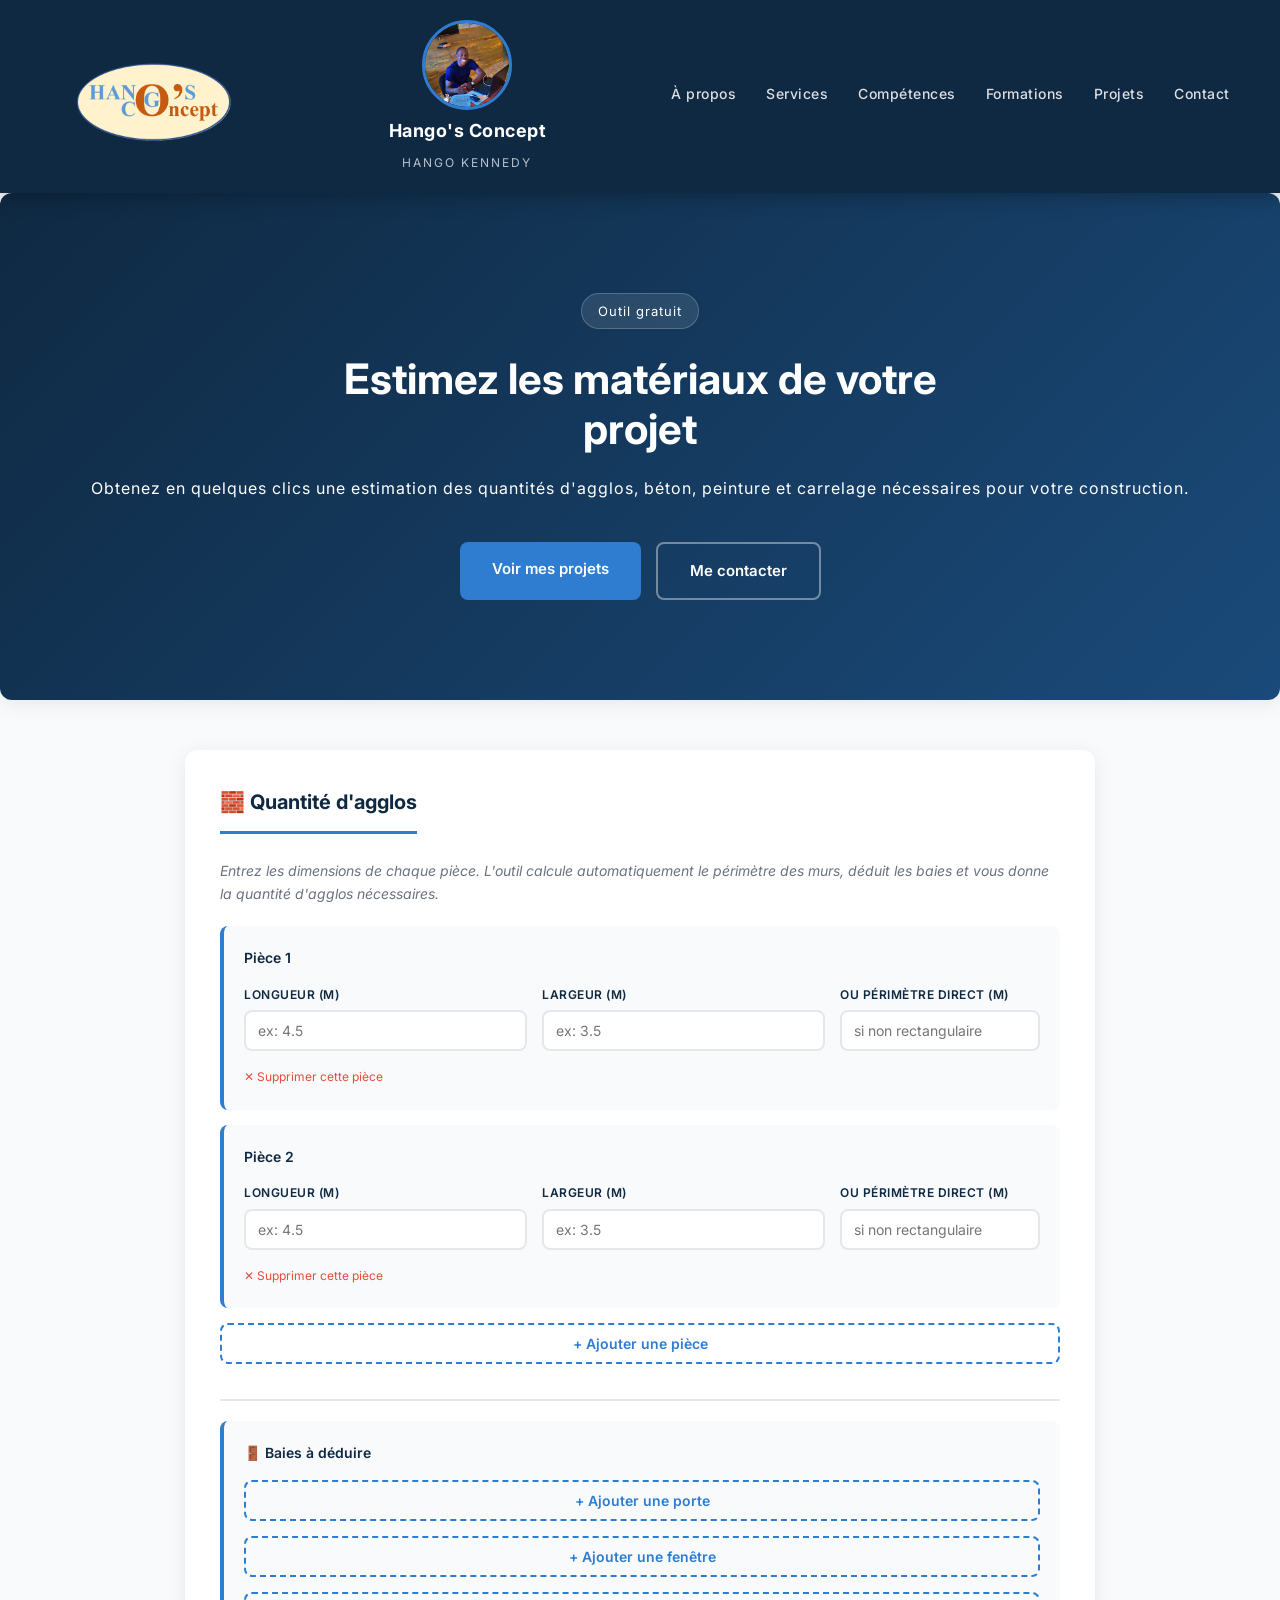
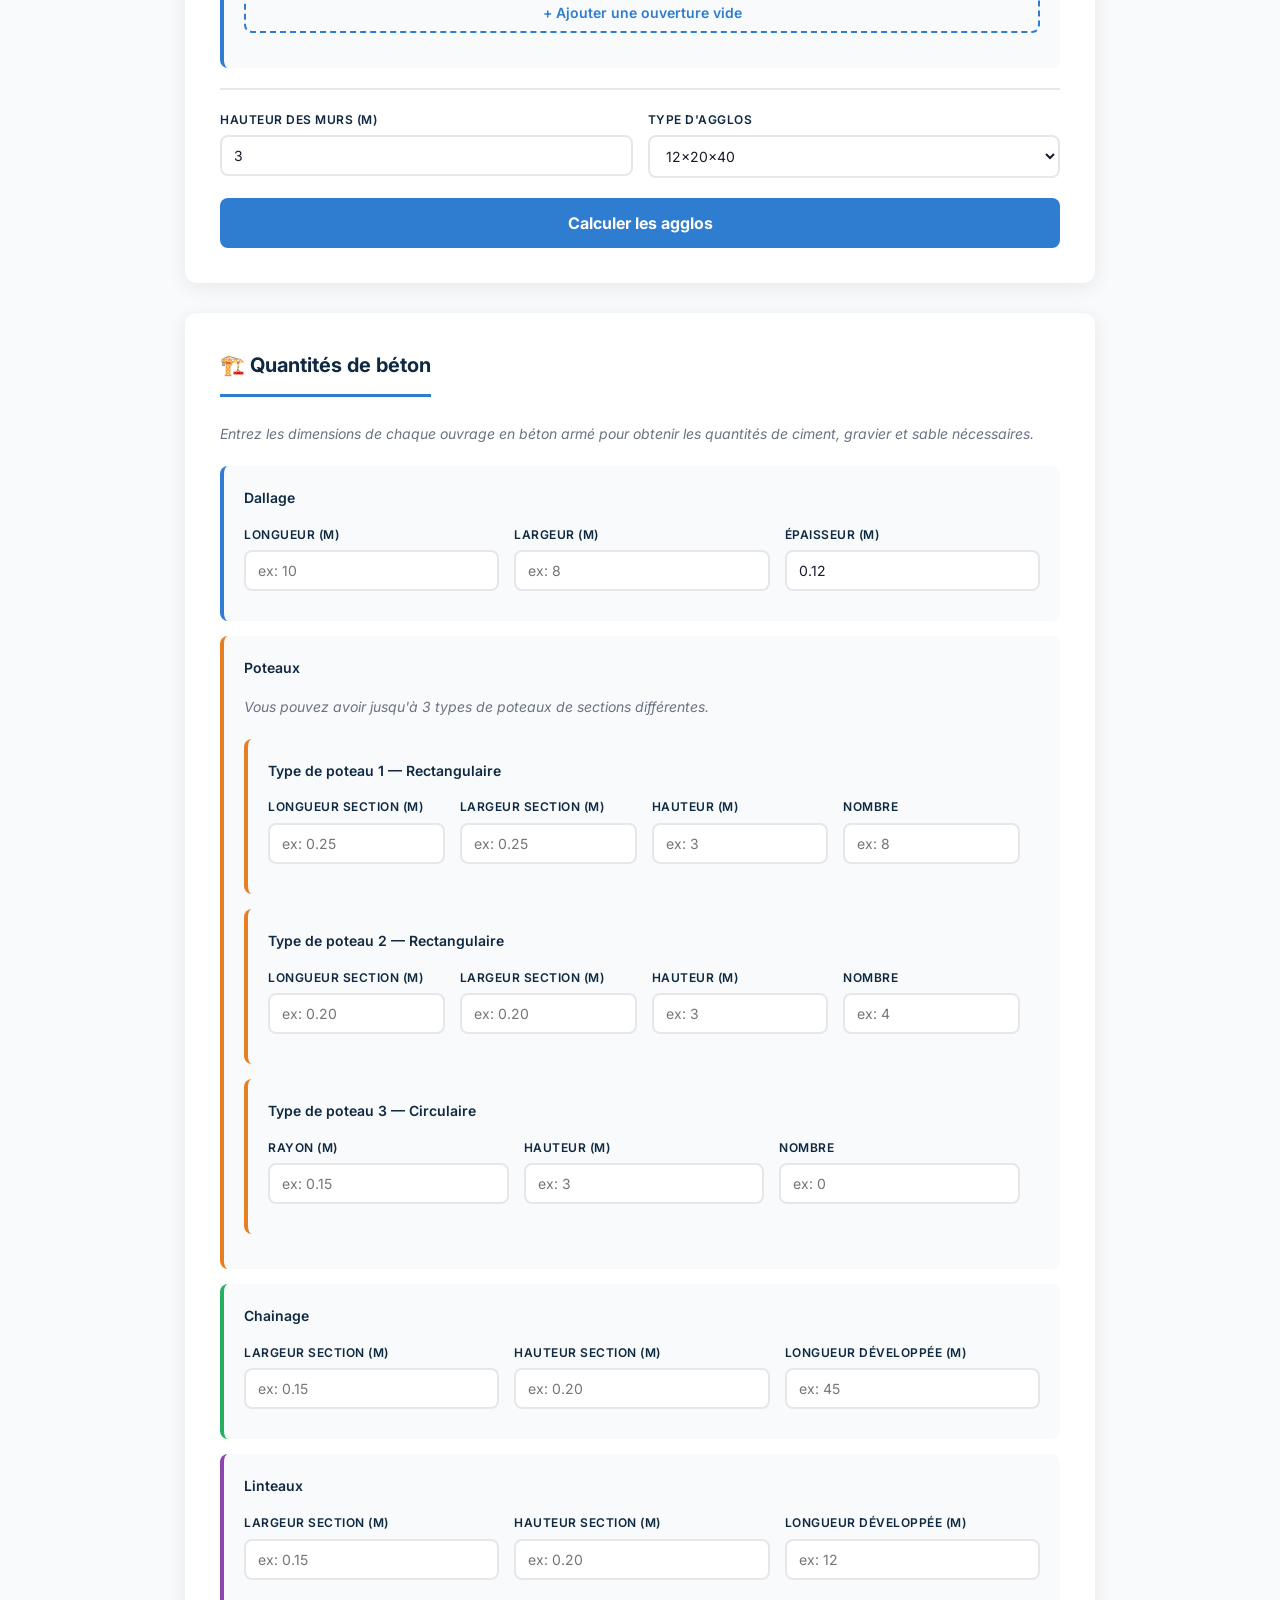
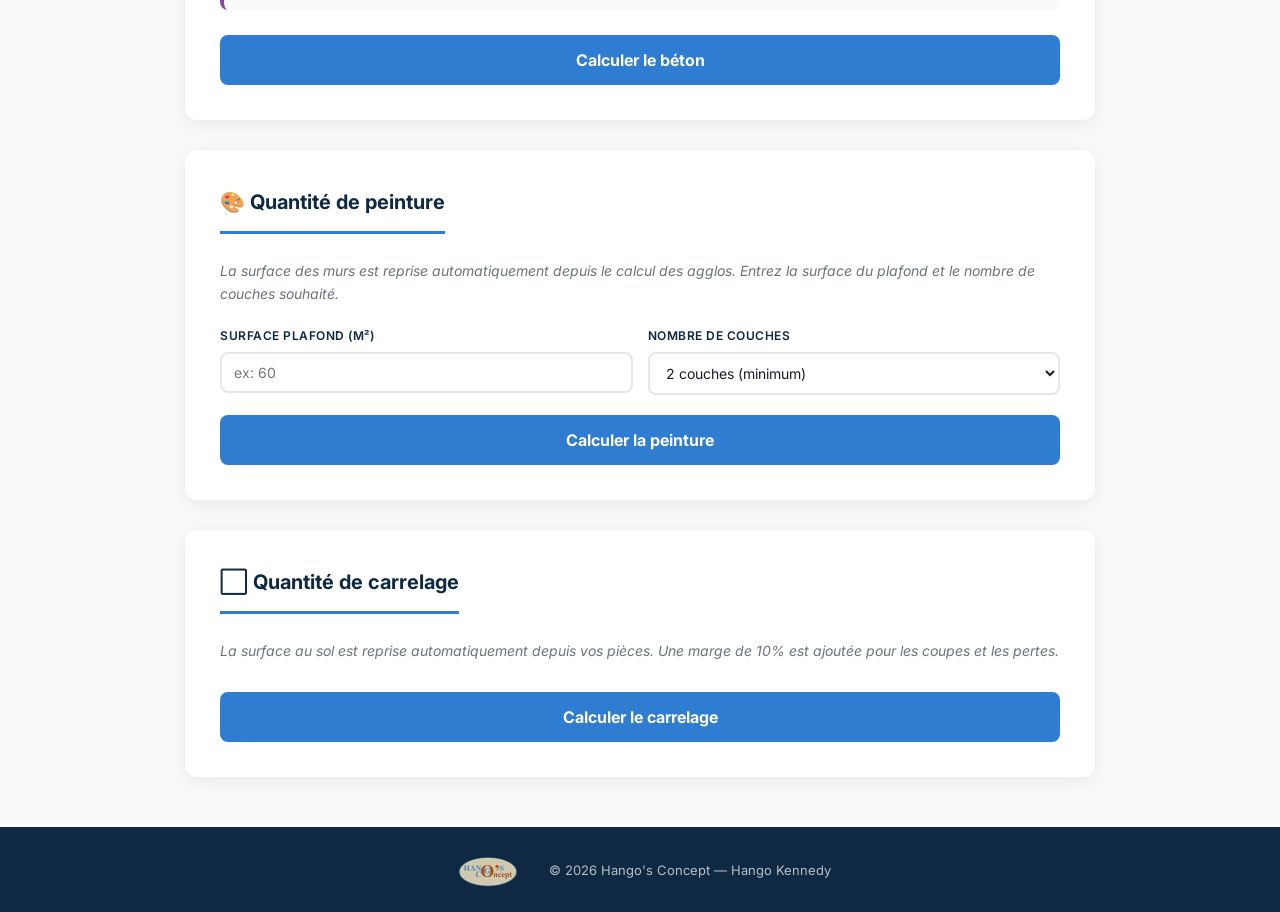
==== commit 52ef0d1b: "Power up complet - Portfolio Hango's Concept v2" ====
--- a/outils.html
+++ b/outils.html
@@ -254,6 +254,7 @@
       <div class="header-droite">
         <nav>
           <a href="index.html#apropos">À propos</a>
+          <a href="index.html#services">Services</a>
           <a href="index.html#competences">Compétences</a>
           <a href="index.html#formations">Formations</a>
           <a href="index.html#projets">Projets</a>
--- a/style.css
+++ b/style.css
@@ -260,7 +260,8 @@
 
 /* ======= FORMATIONS ======= */
 .formations-grid {
-  display: flex;
+  display: grid;
+  grid-template-columns: 1fr 1fr 1fr;
   gap: 25px;
 }
 
@@ -497,7 +498,7 @@
   }
 
   .formations-grid {
-    flex-direction: column;
+    grid-template-columns: 1fr;
   }
 
   .projets-grid {
